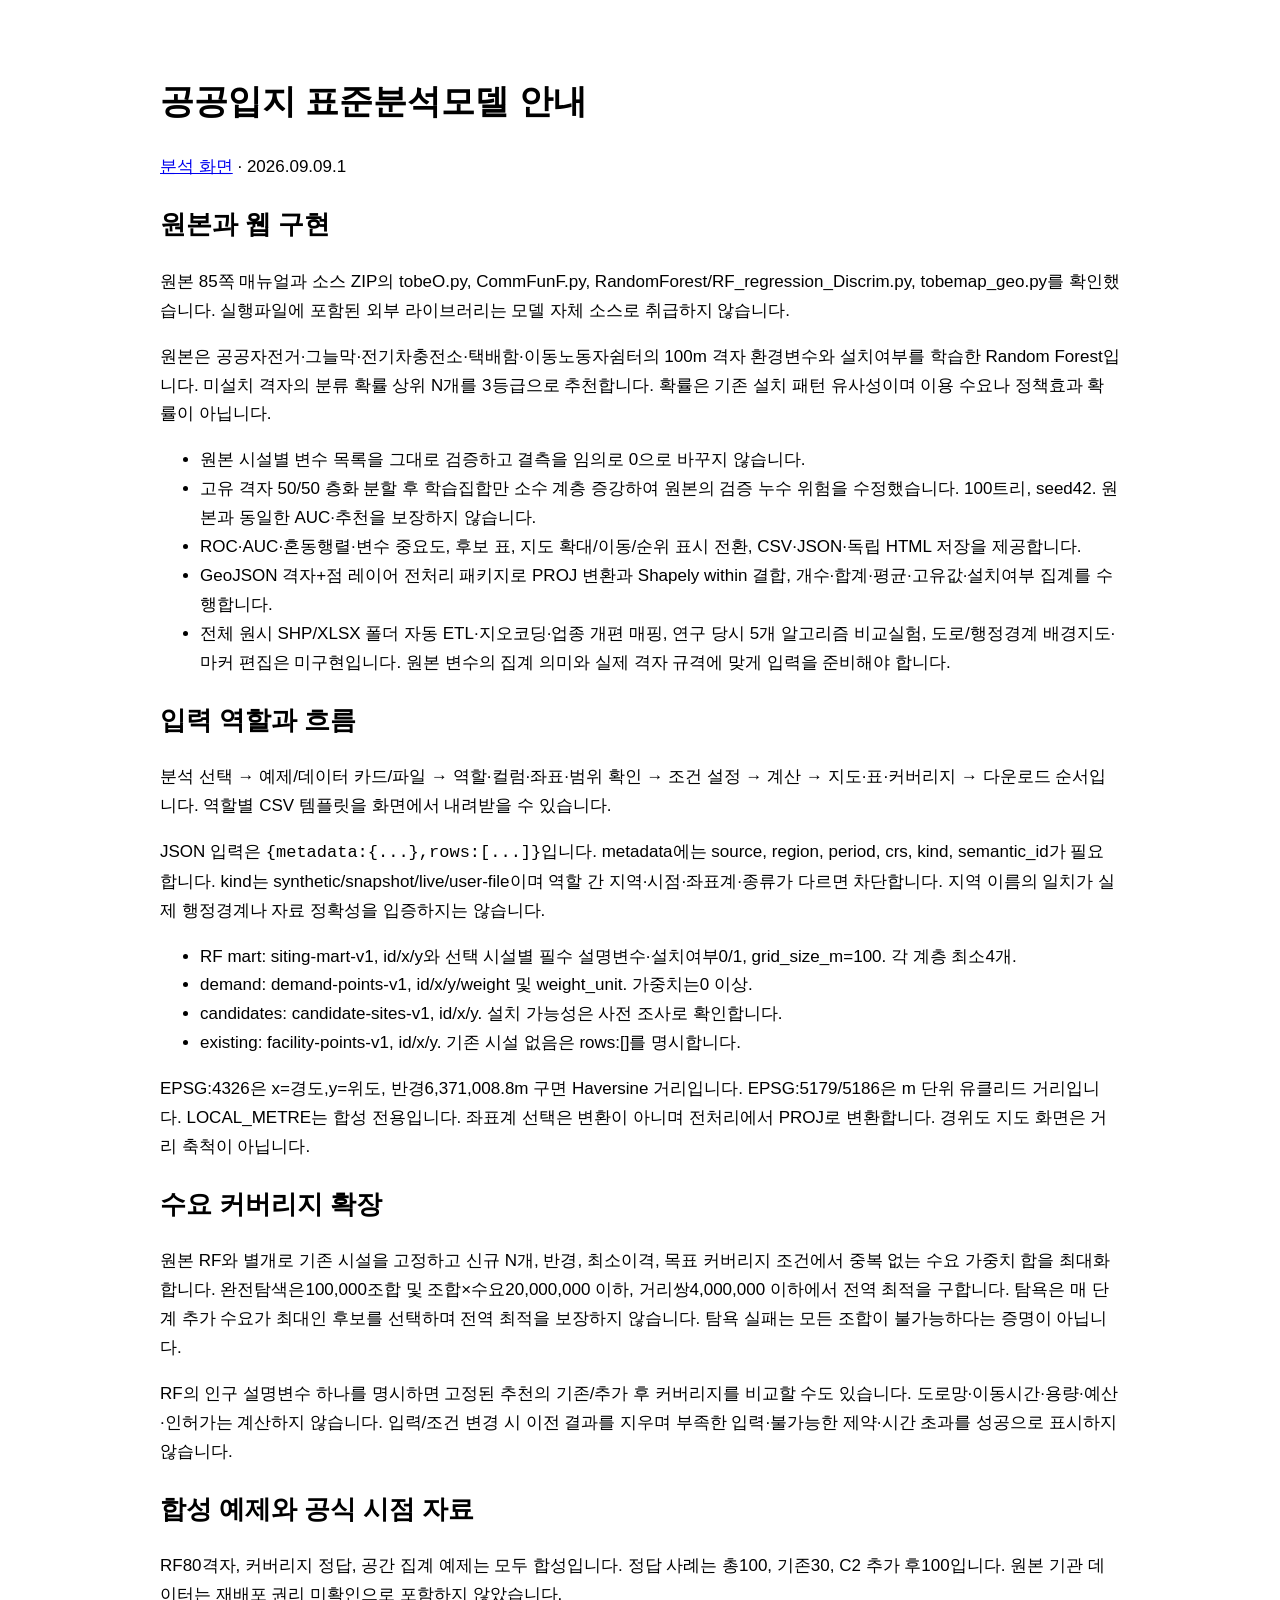
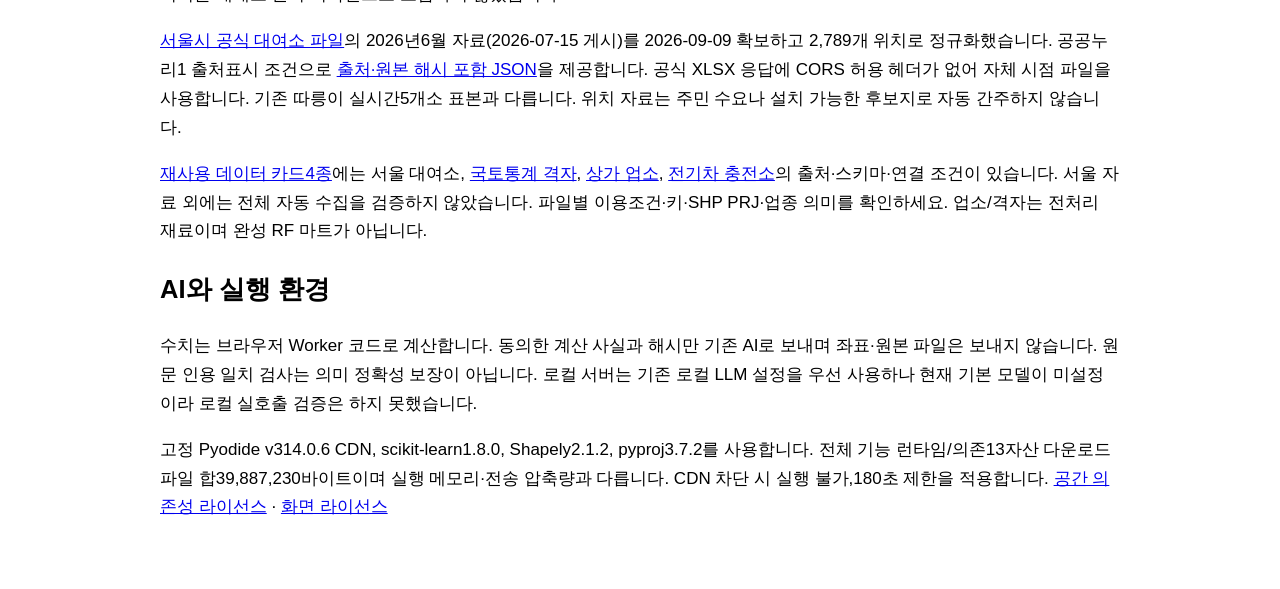
==== public-siting-guide.html @ c00ee85c "Deploy browser standard analysis model cards" ====
<!doctype html><html lang="ko"><meta charset="utf-8"><meta name="viewport" content="width=device-width,initial-scale=1"><title>공공입지 입력·구현 안내</title><style>body{font:17px/1.7 sans-serif;max-width:960px;margin:30px auto;padding:20px}code{overflow-wrap:anywhere}</style>
<h1>공공입지 표준분석모델 안내</h1><p><a href="./public-siting.html">분석 화면</a> · 2026.09.09.1</p>
<h2>원본과 웹 구현</h2><p>원본 85쪽 매뉴얼과 소스 ZIP의 tobeO.py, CommFunF.py, RandomForest/RF_regression_Discrim.py, tobemap_geo.py를 확인했습니다. 실행파일에 포함된 외부 라이브러리는 모델 자체 소스로 취급하지 않습니다.</p><p>원본은 공공자전거·그늘막·전기차충전소·택배함·이동노동자쉼터의 100m 격자 환경변수와 설치여부를 학습한 Random Forest입니다. 미설치 격자의 분류 확률 상위 N개를 3등급으로 추천합니다. 확률은 기존 설치 패턴 유사성이며 이용 수요나 정책효과 확률이 아닙니다.</p><ul><li>원본 시설별 변수 목록을 그대로 검증하고 결측을 임의로 0으로 바꾸지 않습니다.</li><li>고유 격자 50/50 층화 분할 후 학습집합만 소수 계층 증강하여 원본의 검증 누수 위험을 수정했습니다. 100트리, seed42. 원본과 동일한 AUC·추천을 보장하지 않습니다.</li><li>ROC·AUC·혼동행렬·변수 중요도, 후보 표, 지도 확대/이동/순위 표시 전환, CSV·JSON·독립 HTML 저장을 제공합니다.</li><li>GeoJSON 격자+점 레이어 전처리 패키지로 PROJ 변환과 Shapely within 결합, 개수·합계·평균·고유값·설치여부 집계를 수행합니다.</li><li>전체 원시 SHP/XLSX 폴더 자동 ETL·지오코딩·업종 개편 매핑, 연구 당시 5개 알고리즘 비교실험, 도로/행정경계 배경지도·마커 편집은 미구현입니다. 원본 변수의 집계 의미와 실제 격자 규격에 맞게 입력을 준비해야 합니다.</li></ul>
<h2>입력 역할과 흐름</h2><p>분석 선택 → 예제/데이터 카드/파일 → 역할·컬럼·좌표·범위 확인 → 조건 설정 → 계산 → 지도·표·커버리지 → 다운로드 순서입니다. 역할별 CSV 템플릿을 화면에서 내려받을 수 있습니다.</p><p>JSON 입력은 <code>{metadata:{...},rows:[...]}</code>입니다. metadata에는 source, region, period, crs, kind, semantic_id가 필요합니다. kind는 synthetic/snapshot/live/user-file이며 역할 간 지역·시점·좌표계·종류가 다르면 차단합니다. 지역 이름의 일치가 실제 행정경계나 자료 정확성을 입증하지는 않습니다.</p><ul><li>RF mart: siting-mart-v1, id/x/y와 선택 시설별 필수 설명변수·설치여부0/1, grid_size_m=100. 각 계층 최소4개.</li><li>demand: demand-points-v1, id/x/y/weight 및 weight_unit. 가중치는0 이상.</li><li>candidates: candidate-sites-v1, id/x/y. 설치 가능성은 사전 조사로 확인합니다.</li><li>existing: facility-points-v1, id/x/y. 기존 시설 없음은 rows:[]를 명시합니다.</li></ul>
<p>EPSG:4326은 x=경도,y=위도, 반경6,371,008.8m 구면 Haversine 거리입니다. EPSG:5179/5186은 m 단위 유클리드 거리입니다. LOCAL_METRE는 합성 전용입니다. 좌표계 선택은 변환이 아니며 전처리에서 PROJ로 변환합니다. 경위도 지도 화면은 거리 축척이 아닙니다.</p>
<h2>수요 커버리지 확장</h2><p>원본 RF와 별개로 기존 시설을 고정하고 신규 N개, 반경, 최소이격, 목표 커버리지 조건에서 중복 없는 수요 가중치 합을 최대화합니다. 완전탐색은100,000조합 및 조합×수요20,000,000 이하, 거리쌍4,000,000 이하에서 전역 최적을 구합니다. 탐욕은 매 단계 추가 수요가 최대인 후보를 선택하며 전역 최적을 보장하지 않습니다. 탐욕 실패는 모든 조합이 불가능하다는 증명이 아닙니다.</p><p>RF의 인구 설명변수 하나를 명시하면 고정된 추천의 기존/추가 후 커버리지를 비교할 수도 있습니다. 도로망·이동시간·용량·예산·인허가는 계산하지 않습니다. 입력/조건 변경 시 이전 결과를 지우며 부족한 입력·불가능한 제약·시간 초과를 성공으로 표시하지 않습니다.</p>
<h2>합성 예제와 공식 시점 자료</h2><p>RF80격자, 커버리지 정답, 공간 집계 예제는 모두 합성입니다. 정답 사례는 총100, 기존30, C2 추가 후100입니다. 원본 기관 데이터는 재배포 권리 미확인으로 포함하지 않았습니다.</p><p><a href="https://data.seoul.go.kr/dataList/OA-13252/F/1/datasetView.do">서울시 공식 대여소 파일</a>의 2026년6월 자료(2026-07-15 게시)를 2026-09-09 확보하고 2,789개 위치로 정규화했습니다. 공공누리1 출처표시 조건으로 <a download href="./seoul-bike-stations-202606-snapshot.json">출처·원본 해시 포함 JSON</a>을 제공합니다. 공식 XLSX 응답에 CORS 허용 헤더가 없어 자체 시점 파일을 사용합니다. 기존 따릉이 실시간5개소 표본과 다릅니다. 위치 자료는 주민 수요나 설치 가능한 후보지로 자동 간주하지 않습니다.</p><p><a href="./spatial-data-cards.json">재사용 데이터 카드4종</a>에는 서울 대여소, <a href="https://map.ngii.go.kr/ms/map/NlipMap.do">국토통계 격자</a>, <a href="https://www.data.go.kr/data/15083033/fileData.do">상가 업소</a>, <a href="https://www.data.go.kr/data/15013115/standard.do">전기차 충전소</a>의 출처·스키마·연결 조건이 있습니다. 서울 자료 외에는 전체 자동 수집을 검증하지 않았습니다. 파일별 이용조건·키·SHP PRJ·업종 의미를 확인하세요. 업소/격자는 전처리 재료이며 완성 RF 마트가 아닙니다.</p>
<h2>AI와 실행 환경</h2><p>수치는 브라우저 Worker 코드로 계산합니다. 동의한 계산 사실과 해시만 기존 AI로 보내며 좌표·원본 파일은 보내지 않습니다. 원문 인용 일치 검사는 의미 정확성 보장이 아닙니다. 로컬 서버는 기존 로컬 LLM 설정을 우선 사용하나 현재 기본 모델이 미설정이라 로컬 실호출 검증은 하지 못했습니다.</p><p>고정 Pyodide v314.0.6 CDN, scikit-learn1.8.0, Shapely2.1.2, pyproj3.7.2를 사용합니다. 전체 기능 런타임/의존13자산 다운로드 파일 합39,887,230바이트이며 실행 메모리·전송 압축량과 다릅니다. CDN 차단 시 실행 불가,180초 제한을 적용합니다. <a href="./public-siting.LICENSE.txt">공간 의존성 라이선스</a> · <a href="./standard-models.LICENSE.txt">화면 라이선스</a></p></html>
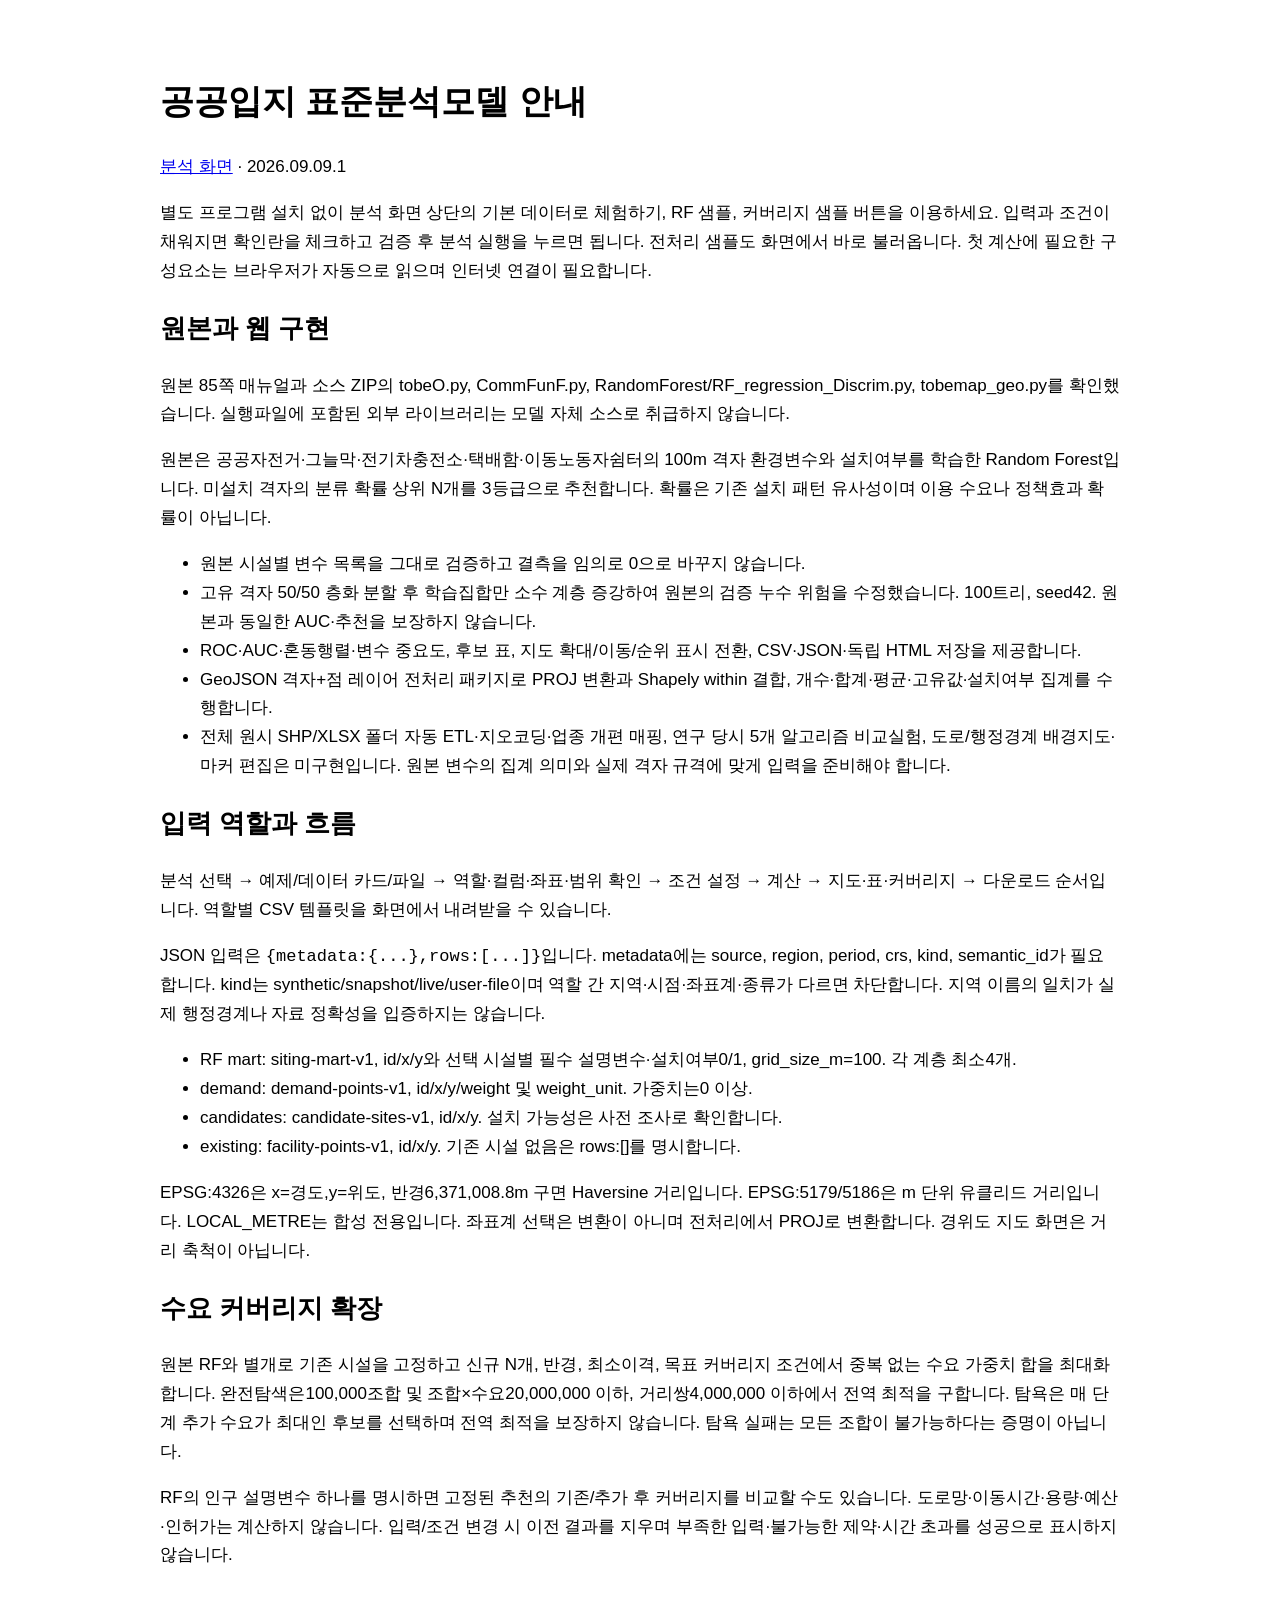
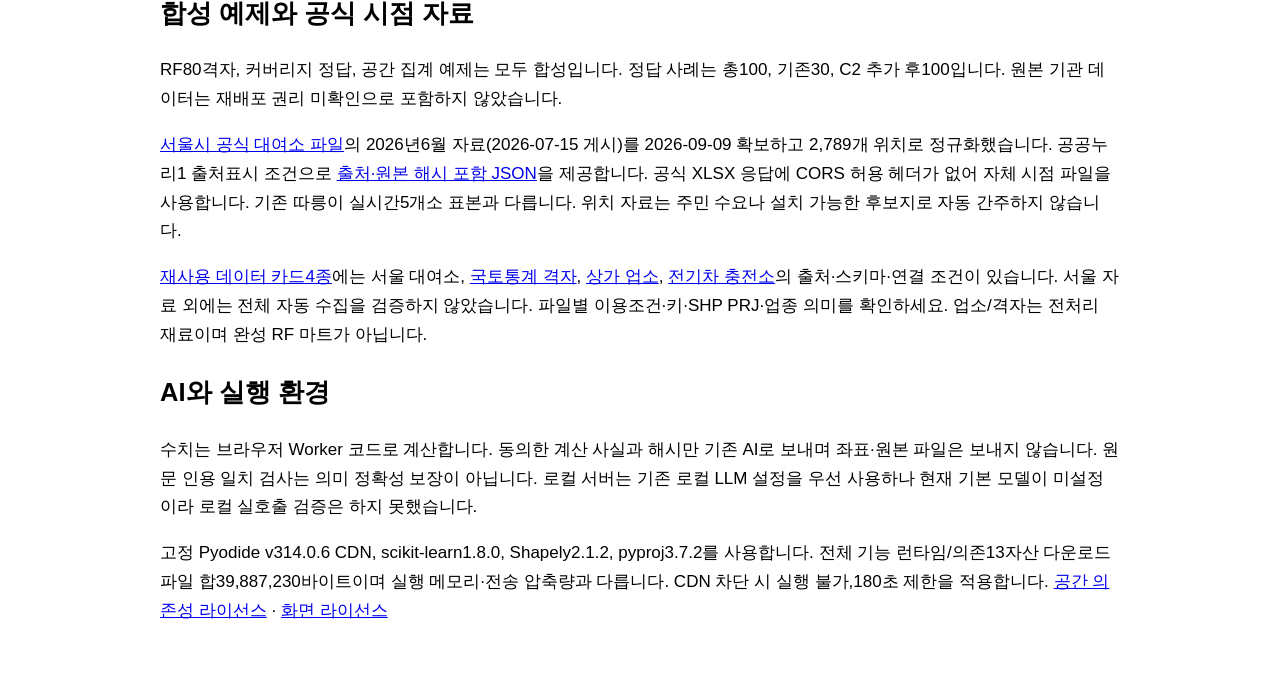
==== commit d50693ce: "Deploy browser standard analysis model cards" ====
--- a/public-siting-guide.html
+++ b/public-siting-guide.html
@@ -1,8 +1,8 @@
-<!doctype html><html lang="ko"><meta charset="utf-8"><meta name="viewport" content="width=device-width,initial-scale=1"><title>공공입지 입력·구현 안내</title><style>body{font:17px/1.7 sans-serif;max-width:960px;margin:30px auto;padding:20px}code{overflow-wrap:anywhere}</style>
-<h1>공공입지 표준분석모델 안내</h1><p><a href="./public-siting.html">분석 화면</a> · 2026.09.09.1</p>
-<h2>원본과 웹 구현</h2><p>원본 85쪽 매뉴얼과 소스 ZIP의 tobeO.py, CommFunF.py, RandomForest/RF_regression_Discrim.py, tobemap_geo.py를 확인했습니다. 실행파일에 포함된 외부 라이브러리는 모델 자체 소스로 취급하지 않습니다.</p><p>원본은 공공자전거·그늘막·전기차충전소·택배함·이동노동자쉼터의 100m 격자 환경변수와 설치여부를 학습한 Random Forest입니다. 미설치 격자의 분류 확률 상위 N개를 3등급으로 추천합니다. 확률은 기존 설치 패턴 유사성이며 이용 수요나 정책효과 확률이 아닙니다.</p><ul><li>원본 시설별 변수 목록을 그대로 검증하고 결측을 임의로 0으로 바꾸지 않습니다.</li><li>고유 격자 50/50 층화 분할 후 학습집합만 소수 계층 증강하여 원본의 검증 누수 위험을 수정했습니다. 100트리, seed42. 원본과 동일한 AUC·추천을 보장하지 않습니다.</li><li>ROC·AUC·혼동행렬·변수 중요도, 후보 표, 지도 확대/이동/순위 표시 전환, CSV·JSON·독립 HTML 저장을 제공합니다.</li><li>GeoJSON 격자+점 레이어 전처리 패키지로 PROJ 변환과 Shapely within 결합, 개수·합계·평균·고유값·설치여부 집계를 수행합니다.</li><li>전체 원시 SHP/XLSX 폴더 자동 ETL·지오코딩·업종 개편 매핑, 연구 당시 5개 알고리즘 비교실험, 도로/행정경계 배경지도·마커 편집은 미구현입니다. 원본 변수의 집계 의미와 실제 격자 규격에 맞게 입력을 준비해야 합니다.</li></ul>
-<h2>입력 역할과 흐름</h2><p>분석 선택 → 예제/데이터 카드/파일 → 역할·컬럼·좌표·범위 확인 → 조건 설정 → 계산 → 지도·표·커버리지 → 다운로드 순서입니다. 역할별 CSV 템플릿을 화면에서 내려받을 수 있습니다.</p><p>JSON 입력은 <code>{metadata:{...},rows:[...]}</code>입니다. metadata에는 source, region, period, crs, kind, semantic_id가 필요합니다. kind는 synthetic/snapshot/live/user-file이며 역할 간 지역·시점·좌표계·종류가 다르면 차단합니다. 지역 이름의 일치가 실제 행정경계나 자료 정확성을 입증하지는 않습니다.</p><ul><li>RF mart: siting-mart-v1, id/x/y와 선택 시설별 필수 설명변수·설치여부0/1, grid_size_m=100. 각 계층 최소4개.</li><li>demand: demand-points-v1, id/x/y/weight 및 weight_unit. 가중치는0 이상.</li><li>candidates: candidate-sites-v1, id/x/y. 설치 가능성은 사전 조사로 확인합니다.</li><li>existing: facility-points-v1, id/x/y. 기존 시설 없음은 rows:[]를 명시합니다.</li></ul>
-<p>EPSG:4326은 x=경도,y=위도, 반경6,371,008.8m 구면 Haversine 거리입니다. EPSG:5179/5186은 m 단위 유클리드 거리입니다. LOCAL_METRE는 합성 전용입니다. 좌표계 선택은 변환이 아니며 전처리에서 PROJ로 변환합니다. 경위도 지도 화면은 거리 축척이 아닙니다.</p>
-<h2>수요 커버리지 확장</h2><p>원본 RF와 별개로 기존 시설을 고정하고 신규 N개, 반경, 최소이격, 목표 커버리지 조건에서 중복 없는 수요 가중치 합을 최대화합니다. 완전탐색은100,000조합 및 조합×수요20,000,000 이하, 거리쌍4,000,000 이하에서 전역 최적을 구합니다. 탐욕은 매 단계 추가 수요가 최대인 후보를 선택하며 전역 최적을 보장하지 않습니다. 탐욕 실패는 모든 조합이 불가능하다는 증명이 아닙니다.</p><p>RF의 인구 설명변수 하나를 명시하면 고정된 추천의 기존/추가 후 커버리지를 비교할 수도 있습니다. 도로망·이동시간·용량·예산·인허가는 계산하지 않습니다. 입력/조건 변경 시 이전 결과를 지우며 부족한 입력·불가능한 제약·시간 초과를 성공으로 표시하지 않습니다.</p>
-<h2>합성 예제와 공식 시점 자료</h2><p>RF80격자, 커버리지 정답, 공간 집계 예제는 모두 합성입니다. 정답 사례는 총100, 기존30, C2 추가 후100입니다. 원본 기관 데이터는 재배포 권리 미확인으로 포함하지 않았습니다.</p><p><a href="https://data.seoul.go.kr/dataList/OA-13252/F/1/datasetView.do">서울시 공식 대여소 파일</a>의 2026년6월 자료(2026-07-15 게시)를 2026-09-09 확보하고 2,789개 위치로 정규화했습니다. 공공누리1 출처표시 조건으로 <a download href="./seoul-bike-stations-202606-snapshot.json">출처·원본 해시 포함 JSON</a>을 제공합니다. 공식 XLSX 응답에 CORS 허용 헤더가 없어 자체 시점 파일을 사용합니다. 기존 따릉이 실시간5개소 표본과 다릅니다. 위치 자료는 주민 수요나 설치 가능한 후보지로 자동 간주하지 않습니다.</p><p><a href="./spatial-data-cards.json">재사용 데이터 카드4종</a>에는 서울 대여소, <a href="https://map.ngii.go.kr/ms/map/NlipMap.do">국토통계 격자</a>, <a href="https://www.data.go.kr/data/15083033/fileData.do">상가 업소</a>, <a href="https://www.data.go.kr/data/15013115/standard.do">전기차 충전소</a>의 출처·스키마·연결 조건이 있습니다. 서울 자료 외에는 전체 자동 수집을 검증하지 않았습니다. 파일별 이용조건·키·SHP PRJ·업종 의미를 확인하세요. 업소/격자는 전처리 재료이며 완성 RF 마트가 아닙니다.</p>
-<h2>AI와 실행 환경</h2><p>수치는 브라우저 Worker 코드로 계산합니다. 동의한 계산 사실과 해시만 기존 AI로 보내며 좌표·원본 파일은 보내지 않습니다. 원문 인용 일치 검사는 의미 정확성 보장이 아닙니다. 로컬 서버는 기존 로컬 LLM 설정을 우선 사용하나 현재 기본 모델이 미설정이라 로컬 실호출 검증은 하지 못했습니다.</p><p>고정 Pyodide v314.0.6 CDN, scikit-learn1.8.0, Shapely2.1.2, pyproj3.7.2를 사용합니다. 전체 기능 런타임/의존13자산 다운로드 파일 합39,887,230바이트이며 실행 메모리·전송 압축량과 다릅니다. CDN 차단 시 실행 불가,180초 제한을 적용합니다. <a href="./public-siting.LICENSE.txt">공간 의존성 라이선스</a> · <a href="./standard-models.LICENSE.txt">화면 라이선스</a></p></html>
+<!doctype html><html lang="ko"><meta charset="utf-8"><meta name="viewport" content="width=device-width,initial-scale=1"><title>공공입지 입력·구현 안내</title><style>body{font:17px/1.7 sans-serif;max-width:960px;margin:30px auto;padding:20px}code{overflow-wrap:anywhere}</style>
+<h1>공공입지 표준분석모델 안내</h1><p><a href="./public-siting.html">분석 화면</a> · 2026.09.09.1</p>
+<p>별도 프로그램 설치 없이 분석 화면 상단의 기본 데이터로 체험하기, RF 샘플, 커버리지 샘플 버튼을 이용하세요. 입력과 조건이 채워지면 확인란을 체크하고 검증 후 분석 실행을 누르면 됩니다. 전처리 샘플도 화면에서 바로 불러옵니다. 첫 계산에 필요한 구성요소는 브라우저가 자동으로 읽으며 인터넷 연결이 필요합니다.</p><h2>원본과 웹 구현</h2><p>원본 85쪽 매뉴얼과 소스 ZIP의 tobeO.py, CommFunF.py, RandomForest/RF_regression_Discrim.py, tobemap_geo.py를 확인했습니다. 실행파일에 포함된 외부 라이브러리는 모델 자체 소스로 취급하지 않습니다.</p><p>원본은 공공자전거·그늘막·전기차충전소·택배함·이동노동자쉼터의 100m 격자 환경변수와 설치여부를 학습한 Random Forest입니다. 미설치 격자의 분류 확률 상위 N개를 3등급으로 추천합니다. 확률은 기존 설치 패턴 유사성이며 이용 수요나 정책효과 확률이 아닙니다.</p><ul><li>원본 시설별 변수 목록을 그대로 검증하고 결측을 임의로 0으로 바꾸지 않습니다.</li><li>고유 격자 50/50 층화 분할 후 학습집합만 소수 계층 증강하여 원본의 검증 누수 위험을 수정했습니다. 100트리, seed42. 원본과 동일한 AUC·추천을 보장하지 않습니다.</li><li>ROC·AUC·혼동행렬·변수 중요도, 후보 표, 지도 확대/이동/순위 표시 전환, CSV·JSON·독립 HTML 저장을 제공합니다.</li><li>GeoJSON 격자+점 레이어 전처리 패키지로 PROJ 변환과 Shapely within 결합, 개수·합계·평균·고유값·설치여부 집계를 수행합니다.</li><li>전체 원시 SHP/XLSX 폴더 자동 ETL·지오코딩·업종 개편 매핑, 연구 당시 5개 알고리즘 비교실험, 도로/행정경계 배경지도·마커 편집은 미구현입니다. 원본 변수의 집계 의미와 실제 격자 규격에 맞게 입력을 준비해야 합니다.</li></ul>
+<h2>입력 역할과 흐름</h2><p>분석 선택 → 예제/데이터 카드/파일 → 역할·컬럼·좌표·범위 확인 → 조건 설정 → 계산 → 지도·표·커버리지 → 다운로드 순서입니다. 역할별 CSV 템플릿을 화면에서 내려받을 수 있습니다.</p><p>JSON 입력은 <code>{metadata:{...},rows:[...]}</code>입니다. metadata에는 source, region, period, crs, kind, semantic_id가 필요합니다. kind는 synthetic/snapshot/live/user-file이며 역할 간 지역·시점·좌표계·종류가 다르면 차단합니다. 지역 이름의 일치가 실제 행정경계나 자료 정확성을 입증하지는 않습니다.</p><ul><li>RF mart: siting-mart-v1, id/x/y와 선택 시설별 필수 설명변수·설치여부0/1, grid_size_m=100. 각 계층 최소4개.</li><li>demand: demand-points-v1, id/x/y/weight 및 weight_unit. 가중치는0 이상.</li><li>candidates: candidate-sites-v1, id/x/y. 설치 가능성은 사전 조사로 확인합니다.</li><li>existing: facility-points-v1, id/x/y. 기존 시설 없음은 rows:[]를 명시합니다.</li></ul>
+<p>EPSG:4326은 x=경도,y=위도, 반경6,371,008.8m 구면 Haversine 거리입니다. EPSG:5179/5186은 m 단위 유클리드 거리입니다. LOCAL_METRE는 합성 전용입니다. 좌표계 선택은 변환이 아니며 전처리에서 PROJ로 변환합니다. 경위도 지도 화면은 거리 축척이 아닙니다.</p>
+<h2>수요 커버리지 확장</h2><p>원본 RF와 별개로 기존 시설을 고정하고 신규 N개, 반경, 최소이격, 목표 커버리지 조건에서 중복 없는 수요 가중치 합을 최대화합니다. 완전탐색은100,000조합 및 조합×수요20,000,000 이하, 거리쌍4,000,000 이하에서 전역 최적을 구합니다. 탐욕은 매 단계 추가 수요가 최대인 후보를 선택하며 전역 최적을 보장하지 않습니다. 탐욕 실패는 모든 조합이 불가능하다는 증명이 아닙니다.</p><p>RF의 인구 설명변수 하나를 명시하면 고정된 추천의 기존/추가 후 커버리지를 비교할 수도 있습니다. 도로망·이동시간·용량·예산·인허가는 계산하지 않습니다. 입력/조건 변경 시 이전 결과를 지우며 부족한 입력·불가능한 제약·시간 초과를 성공으로 표시하지 않습니다.</p>
+<h2>합성 예제와 공식 시점 자료</h2><p>RF80격자, 커버리지 정답, 공간 집계 예제는 모두 합성입니다. 정답 사례는 총100, 기존30, C2 추가 후100입니다. 원본 기관 데이터는 재배포 권리 미확인으로 포함하지 않았습니다.</p><p><a href="https://data.seoul.go.kr/dataList/OA-13252/F/1/datasetView.do">서울시 공식 대여소 파일</a>의 2026년6월 자료(2026-07-15 게시)를 2026-09-09 확보하고 2,789개 위치로 정규화했습니다. 공공누리1 출처표시 조건으로 <a download href="./seoul-bike-stations-202606-snapshot.json">출처·원본 해시 포함 JSON</a>을 제공합니다. 공식 XLSX 응답에 CORS 허용 헤더가 없어 자체 시점 파일을 사용합니다. 기존 따릉이 실시간5개소 표본과 다릅니다. 위치 자료는 주민 수요나 설치 가능한 후보지로 자동 간주하지 않습니다.</p><p><a href="./spatial-data-cards.json">재사용 데이터 카드4종</a>에는 서울 대여소, <a href="https://map.ngii.go.kr/ms/map/NlipMap.do">국토통계 격자</a>, <a href="https://www.data.go.kr/data/15083033/fileData.do">상가 업소</a>, <a href="https://www.data.go.kr/data/15013115/standard.do">전기차 충전소</a>의 출처·스키마·연결 조건이 있습니다. 서울 자료 외에는 전체 자동 수집을 검증하지 않았습니다. 파일별 이용조건·키·SHP PRJ·업종 의미를 확인하세요. 업소/격자는 전처리 재료이며 완성 RF 마트가 아닙니다.</p>
+<h2>AI와 실행 환경</h2><p>수치는 브라우저 Worker 코드로 계산합니다. 동의한 계산 사실과 해시만 기존 AI로 보내며 좌표·원본 파일은 보내지 않습니다. 원문 인용 일치 검사는 의미 정확성 보장이 아닙니다. 로컬 서버는 기존 로컬 LLM 설정을 우선 사용하나 현재 기본 모델이 미설정이라 로컬 실호출 검증은 하지 못했습니다.</p><p>고정 Pyodide v314.0.6 CDN, scikit-learn1.8.0, Shapely2.1.2, pyproj3.7.2를 사용합니다. 전체 기능 런타임/의존13자산 다운로드 파일 합39,887,230바이트이며 실행 메모리·전송 압축량과 다릅니다. CDN 차단 시 실행 불가,180초 제한을 적용합니다. <a href="./public-siting.LICENSE.txt">공간 의존성 라이선스</a> · <a href="./standard-models.LICENSE.txt">화면 라이선스</a></p></html>
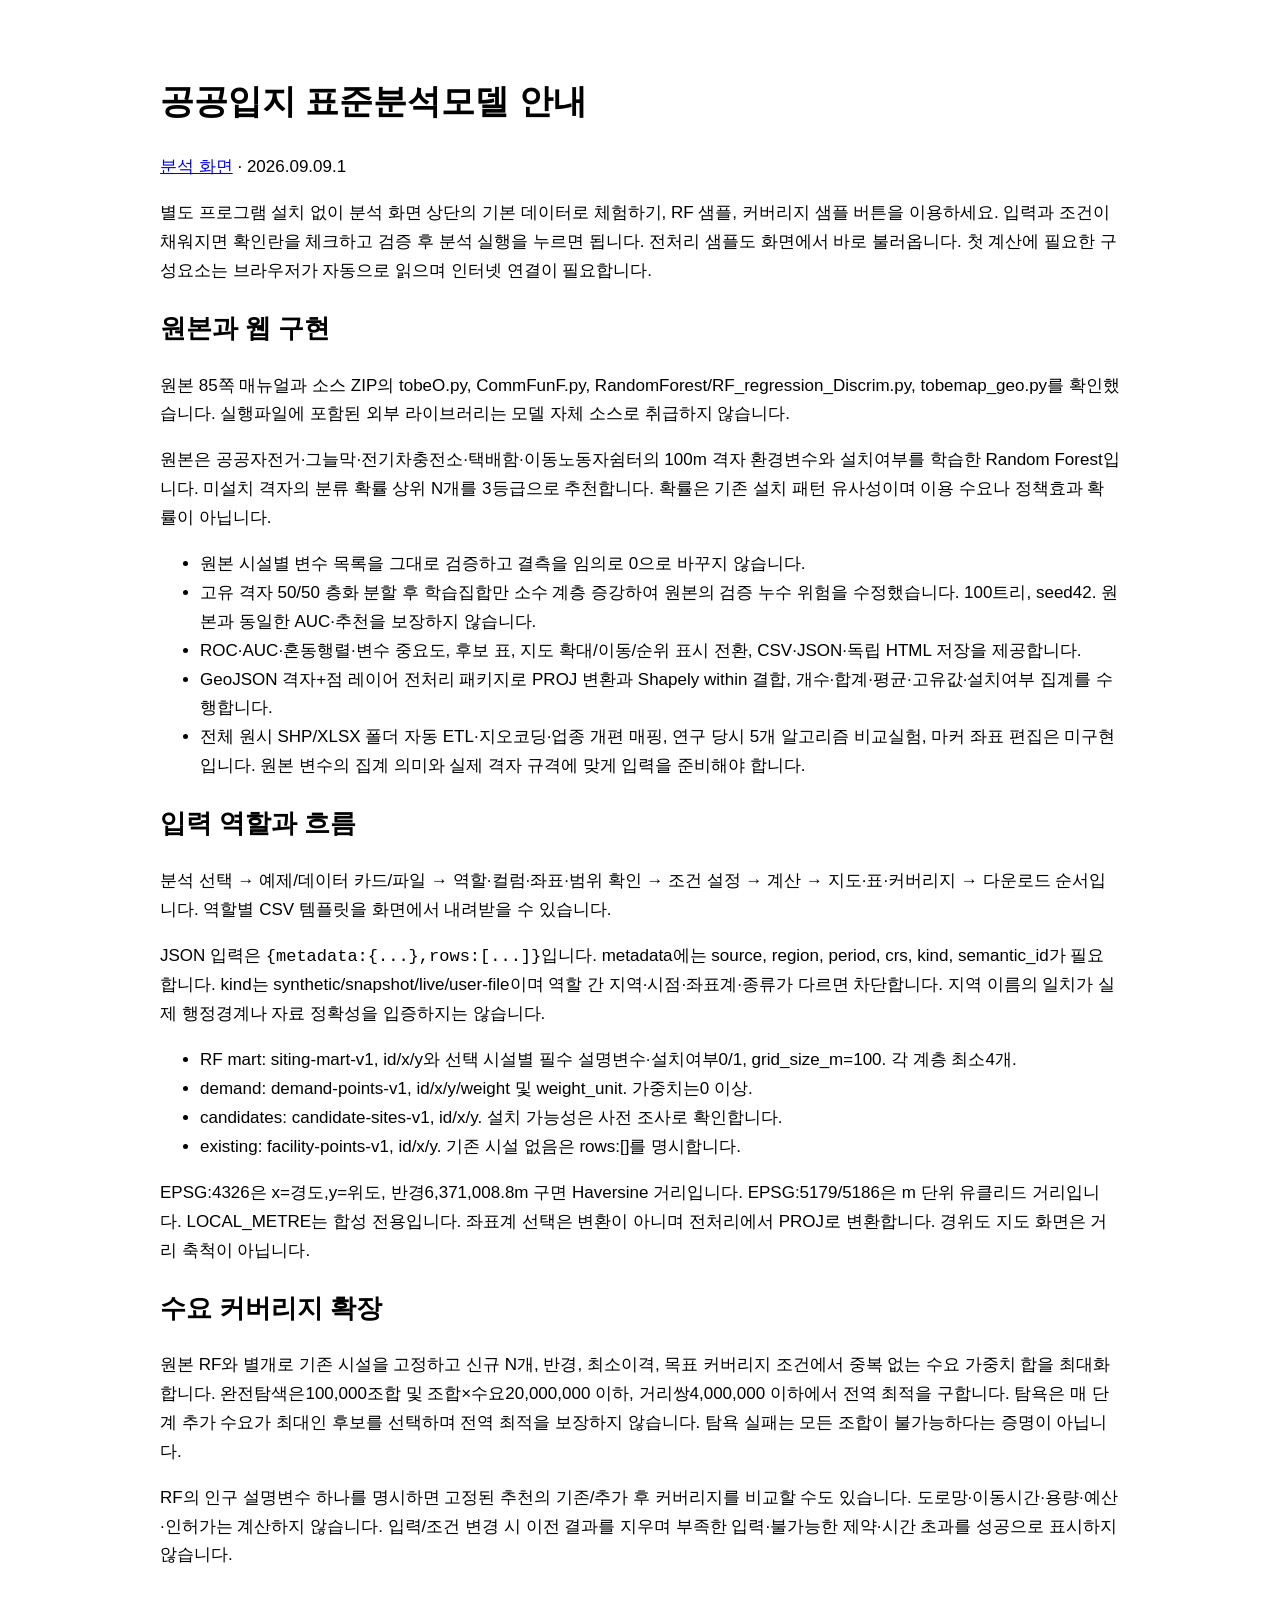
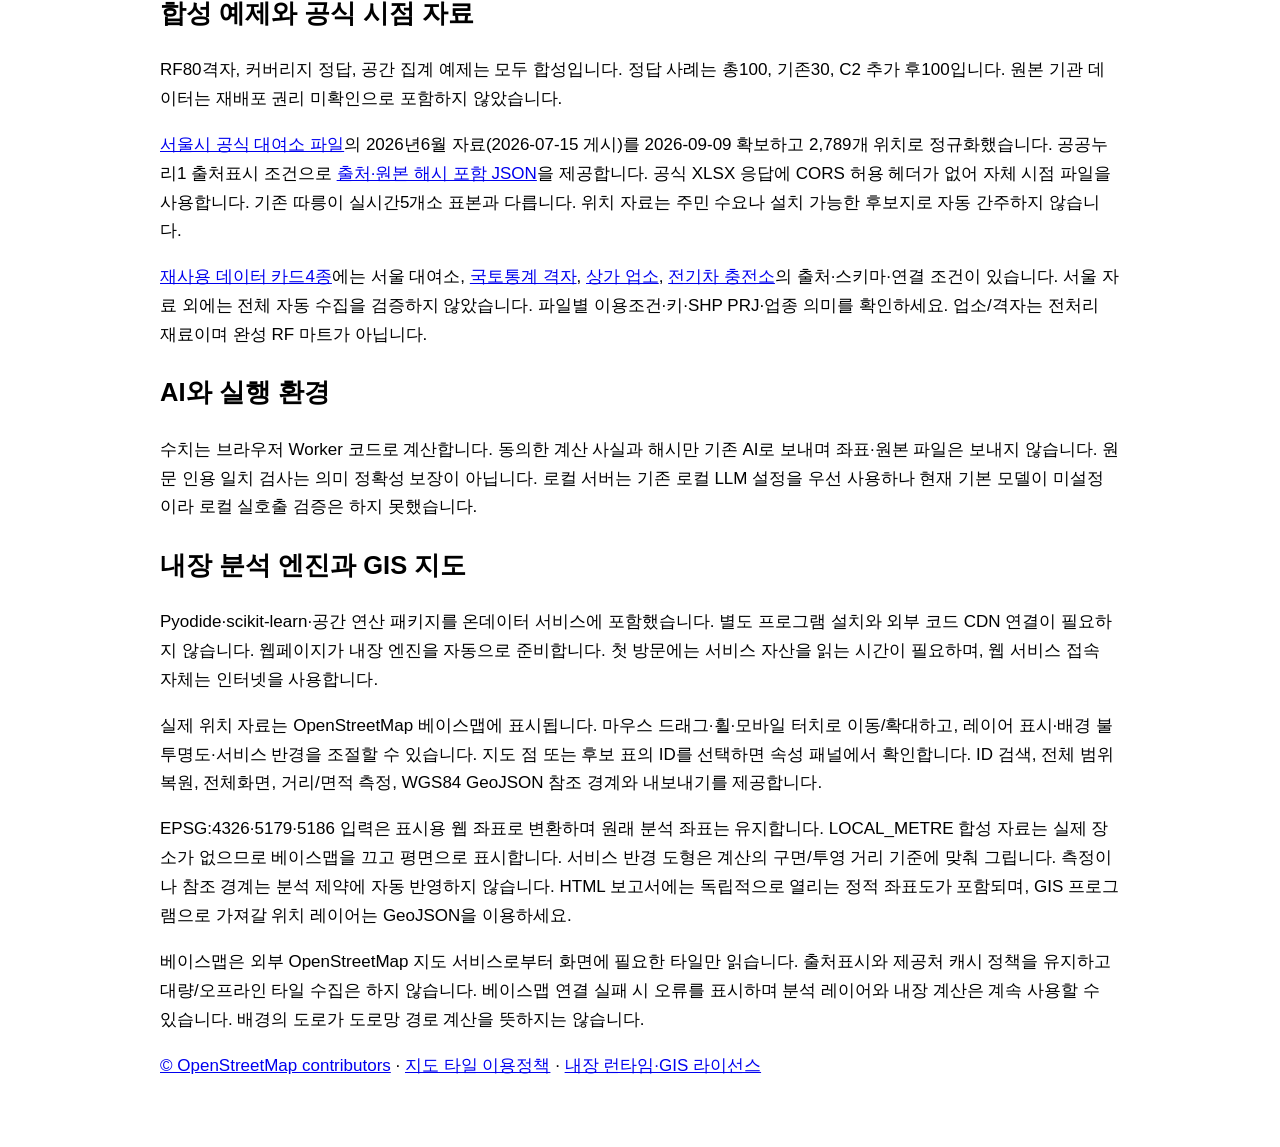
==== commit b32d89de: "Deploy browser standard analysis model cards" ====
--- a/public-siting-guide.html
+++ b/public-siting-guide.html
@@ -1,8 +1,14 @@
 <!doctype html><html lang="ko"><meta charset="utf-8"><meta name="viewport" content="width=device-width,initial-scale=1"><title>공공입지 입력·구현 안내</title><style>body{font:17px/1.7 sans-serif;max-width:960px;margin:30px auto;padding:20px}code{overflow-wrap:anywhere}</style>
 <h1>공공입지 표준분석모델 안내</h1><p><a href="./public-siting.html">분석 화면</a> · 2026.09.09.1</p>
-<p>별도 프로그램 설치 없이 분석 화면 상단의 기본 데이터로 체험하기, RF 샘플, 커버리지 샘플 버튼을 이용하세요. 입력과 조건이 채워지면 확인란을 체크하고 검증 후 분석 실행을 누르면 됩니다. 전처리 샘플도 화면에서 바로 불러옵니다. 첫 계산에 필요한 구성요소는 브라우저가 자동으로 읽으며 인터넷 연결이 필요합니다.</p><h2>원본과 웹 구현</h2><p>원본 85쪽 매뉴얼과 소스 ZIP의 tobeO.py, CommFunF.py, RandomForest/RF_regression_Discrim.py, tobemap_geo.py를 확인했습니다. 실행파일에 포함된 외부 라이브러리는 모델 자체 소스로 취급하지 않습니다.</p><p>원본은 공공자전거·그늘막·전기차충전소·택배함·이동노동자쉼터의 100m 격자 환경변수와 설치여부를 학습한 Random Forest입니다. 미설치 격자의 분류 확률 상위 N개를 3등급으로 추천합니다. 확률은 기존 설치 패턴 유사성이며 이용 수요나 정책효과 확률이 아닙니다.</p><ul><li>원본 시설별 변수 목록을 그대로 검증하고 결측을 임의로 0으로 바꾸지 않습니다.</li><li>고유 격자 50/50 층화 분할 후 학습집합만 소수 계층 증강하여 원본의 검증 누수 위험을 수정했습니다. 100트리, seed42. 원본과 동일한 AUC·추천을 보장하지 않습니다.</li><li>ROC·AUC·혼동행렬·변수 중요도, 후보 표, 지도 확대/이동/순위 표시 전환, CSV·JSON·독립 HTML 저장을 제공합니다.</li><li>GeoJSON 격자+점 레이어 전처리 패키지로 PROJ 변환과 Shapely within 결합, 개수·합계·평균·고유값·설치여부 집계를 수행합니다.</li><li>전체 원시 SHP/XLSX 폴더 자동 ETL·지오코딩·업종 개편 매핑, 연구 당시 5개 알고리즘 비교실험, 도로/행정경계 배경지도·마커 편집은 미구현입니다. 원본 변수의 집계 의미와 실제 격자 규격에 맞게 입력을 준비해야 합니다.</li></ul>
+<p>별도 프로그램 설치 없이 분석 화면 상단의 기본 데이터로 체험하기, RF 샘플, 커버리지 샘플 버튼을 이용하세요. 입력과 조건이 채워지면 확인란을 체크하고 검증 후 분석 실행을 누르면 됩니다. 전처리 샘플도 화면에서 바로 불러옵니다. 첫 계산에 필요한 구성요소는 브라우저가 자동으로 읽으며 인터넷 연결이 필요합니다.</p><h2>원본과 웹 구현</h2><p>원본 85쪽 매뉴얼과 소스 ZIP의 tobeO.py, CommFunF.py, RandomForest/RF_regression_Discrim.py, tobemap_geo.py를 확인했습니다. 실행파일에 포함된 외부 라이브러리는 모델 자체 소스로 취급하지 않습니다.</p><p>원본은 공공자전거·그늘막·전기차충전소·택배함·이동노동자쉼터의 100m 격자 환경변수와 설치여부를 학습한 Random Forest입니다. 미설치 격자의 분류 확률 상위 N개를 3등급으로 추천합니다. 확률은 기존 설치 패턴 유사성이며 이용 수요나 정책효과 확률이 아닙니다.</p><ul><li>원본 시설별 변수 목록을 그대로 검증하고 결측을 임의로 0으로 바꾸지 않습니다.</li><li>고유 격자 50/50 층화 분할 후 학습집합만 소수 계층 증강하여 원본의 검증 누수 위험을 수정했습니다. 100트리, seed42. 원본과 동일한 AUC·추천을 보장하지 않습니다.</li><li>ROC·AUC·혼동행렬·변수 중요도, 후보 표, 지도 확대/이동/순위 표시 전환, CSV·JSON·독립 HTML 저장을 제공합니다.</li><li>GeoJSON 격자+점 레이어 전처리 패키지로 PROJ 변환과 Shapely within 결합, 개수·합계·평균·고유값·설치여부 집계를 수행합니다.</li><li>전체 원시 SHP/XLSX 폴더 자동 ETL·지오코딩·업종 개편 매핑, 연구 당시 5개 알고리즘 비교실험, 마커 좌표 편집은 미구현입니다. 원본 변수의 집계 의미와 실제 격자 규격에 맞게 입력을 준비해야 합니다.</li></ul>
 <h2>입력 역할과 흐름</h2><p>분석 선택 → 예제/데이터 카드/파일 → 역할·컬럼·좌표·범위 확인 → 조건 설정 → 계산 → 지도·표·커버리지 → 다운로드 순서입니다. 역할별 CSV 템플릿을 화면에서 내려받을 수 있습니다.</p><p>JSON 입력은 <code>{metadata:{...},rows:[...]}</code>입니다. metadata에는 source, region, period, crs, kind, semantic_id가 필요합니다. kind는 synthetic/snapshot/live/user-file이며 역할 간 지역·시점·좌표계·종류가 다르면 차단합니다. 지역 이름의 일치가 실제 행정경계나 자료 정확성을 입증하지는 않습니다.</p><ul><li>RF mart: siting-mart-v1, id/x/y와 선택 시설별 필수 설명변수·설치여부0/1, grid_size_m=100. 각 계층 최소4개.</li><li>demand: demand-points-v1, id/x/y/weight 및 weight_unit. 가중치는0 이상.</li><li>candidates: candidate-sites-v1, id/x/y. 설치 가능성은 사전 조사로 확인합니다.</li><li>existing: facility-points-v1, id/x/y. 기존 시설 없음은 rows:[]를 명시합니다.</li></ul>
 <p>EPSG:4326은 x=경도,y=위도, 반경6,371,008.8m 구면 Haversine 거리입니다. EPSG:5179/5186은 m 단위 유클리드 거리입니다. LOCAL_METRE는 합성 전용입니다. 좌표계 선택은 변환이 아니며 전처리에서 PROJ로 변환합니다. 경위도 지도 화면은 거리 축척이 아닙니다.</p>
 <h2>수요 커버리지 확장</h2><p>원본 RF와 별개로 기존 시설을 고정하고 신규 N개, 반경, 최소이격, 목표 커버리지 조건에서 중복 없는 수요 가중치 합을 최대화합니다. 완전탐색은100,000조합 및 조합×수요20,000,000 이하, 거리쌍4,000,000 이하에서 전역 최적을 구합니다. 탐욕은 매 단계 추가 수요가 최대인 후보를 선택하며 전역 최적을 보장하지 않습니다. 탐욕 실패는 모든 조합이 불가능하다는 증명이 아닙니다.</p><p>RF의 인구 설명변수 하나를 명시하면 고정된 추천의 기존/추가 후 커버리지를 비교할 수도 있습니다. 도로망·이동시간·용량·예산·인허가는 계산하지 않습니다. 입력/조건 변경 시 이전 결과를 지우며 부족한 입력·불가능한 제약·시간 초과를 성공으로 표시하지 않습니다.</p>
 <h2>합성 예제와 공식 시점 자료</h2><p>RF80격자, 커버리지 정답, 공간 집계 예제는 모두 합성입니다. 정답 사례는 총100, 기존30, C2 추가 후100입니다. 원본 기관 데이터는 재배포 권리 미확인으로 포함하지 않았습니다.</p><p><a href="https://data.seoul.go.kr/dataList/OA-13252/F/1/datasetView.do">서울시 공식 대여소 파일</a>의 2026년6월 자료(2026-07-15 게시)를 2026-09-09 확보하고 2,789개 위치로 정규화했습니다. 공공누리1 출처표시 조건으로 <a download href="./seoul-bike-stations-202606-snapshot.json">출처·원본 해시 포함 JSON</a>을 제공합니다. 공식 XLSX 응답에 CORS 허용 헤더가 없어 자체 시점 파일을 사용합니다. 기존 따릉이 실시간5개소 표본과 다릅니다. 위치 자료는 주민 수요나 설치 가능한 후보지로 자동 간주하지 않습니다.</p><p><a href="./spatial-data-cards.json">재사용 데이터 카드4종</a>에는 서울 대여소, <a href="https://map.ngii.go.kr/ms/map/NlipMap.do">국토통계 격자</a>, <a href="https://www.data.go.kr/data/15083033/fileData.do">상가 업소</a>, <a href="https://www.data.go.kr/data/15013115/standard.do">전기차 충전소</a>의 출처·스키마·연결 조건이 있습니다. 서울 자료 외에는 전체 자동 수집을 검증하지 않았습니다. 파일별 이용조건·키·SHP PRJ·업종 의미를 확인하세요. 업소/격자는 전처리 재료이며 완성 RF 마트가 아닙니다.</p>
-<h2>AI와 실행 환경</h2><p>수치는 브라우저 Worker 코드로 계산합니다. 동의한 계산 사실과 해시만 기존 AI로 보내며 좌표·원본 파일은 보내지 않습니다. 원문 인용 일치 검사는 의미 정확성 보장이 아닙니다. 로컬 서버는 기존 로컬 LLM 설정을 우선 사용하나 현재 기본 모델이 미설정이라 로컬 실호출 검증은 하지 못했습니다.</p><p>고정 Pyodide v314.0.6 CDN, scikit-learn1.8.0, Shapely2.1.2, pyproj3.7.2를 사용합니다. 전체 기능 런타임/의존13자산 다운로드 파일 합39,887,230바이트이며 실행 메모리·전송 압축량과 다릅니다. CDN 차단 시 실행 불가,180초 제한을 적용합니다. <a href="./public-siting.LICENSE.txt">공간 의존성 라이선스</a> · <a href="./standard-models.LICENSE.txt">화면 라이선스</a></p></html>
+<h2>AI와 실행 환경</h2><p>수치는 브라우저 Worker 코드로 계산합니다. 동의한 계산 사실과 해시만 기존 AI로 보내며 좌표·원본 파일은 보내지 않습니다. 원문 인용 일치 검사는 의미 정확성 보장이 아닙니다. 로컬 서버는 기존 로컬 LLM 설정을 우선 사용하나 현재 기본 모델이 미설정이라 로컬 실호출 검증은 하지 못했습니다.</p><h2>내장 분석 엔진과 GIS 지도</h2>
+<p>Pyodide·scikit-learn·공간 연산 패키지를 온데이터 서비스에 포함했습니다. 별도 프로그램 설치와 외부 코드 CDN 연결이 필요하지 않습니다. 웹페이지가 내장 엔진을 자동으로 준비합니다. 첫 방문에는 서비스 자산을 읽는 시간이 필요하며, 웹 서비스 접속 자체는 인터넷을 사용합니다.</p>
+<p>실제 위치 자료는 OpenStreetMap 베이스맵에 표시됩니다. 마우스 드래그·휠·모바일 터치로 이동/확대하고, 레이어 표시·배경 불투명도·서비스 반경을 조절할 수 있습니다. 지도 점 또는 후보 표의 ID를 선택하면 속성 패널에서 확인합니다. ID 검색, 전체 범위 복원, 전체화면, 거리/면적 측정, WGS84 GeoJSON 참조 경계와 내보내기를 제공합니다.</p>
+<p>EPSG:4326·5179·5186 입력은 표시용 웹 좌표로 변환하며 원래 분석 좌표는 유지합니다. LOCAL_METRE 합성 자료는 실제 장소가 없으므로 베이스맵을 끄고 평면으로 표시합니다. 서비스 반경 도형은 계산의 구면/투영 거리 기준에 맞춰 그립니다. 측정이나 참조 경계는 분석 제약에 자동 반영하지 않습니다. HTML 보고서에는 독립적으로 열리는 정적 좌표도가 포함되며, GIS 프로그램으로 가져갈 위치 레이어는 GeoJSON을 이용하세요.</p>
+<p>베이스맵은 외부 OpenStreetMap 지도 서비스로부터 화면에 필요한 타일만 읽습니다. 출처표시와 제공처 캐시 정책을 유지하고 대량/오프라인 타일 수집은 하지 않습니다. 베이스맵 연결 실패 시 오류를 표시하며 분석 레이어와 내장 계산은 계속 사용할 수 있습니다. 배경의 도로가 도로망 경로 계산을 뜻하지는 않습니다.</p>
+<p><a href="https://www.openstreetmap.org/copyright">© OpenStreetMap contributors</a> · <a href="https://operations.osmfoundation.org/policies/tiles/">지도 타일 이용정책</a> · <a href="./public-siting.LICENSE.txt">내장 런타임·GIS 라이선스</a></p>
+</html>
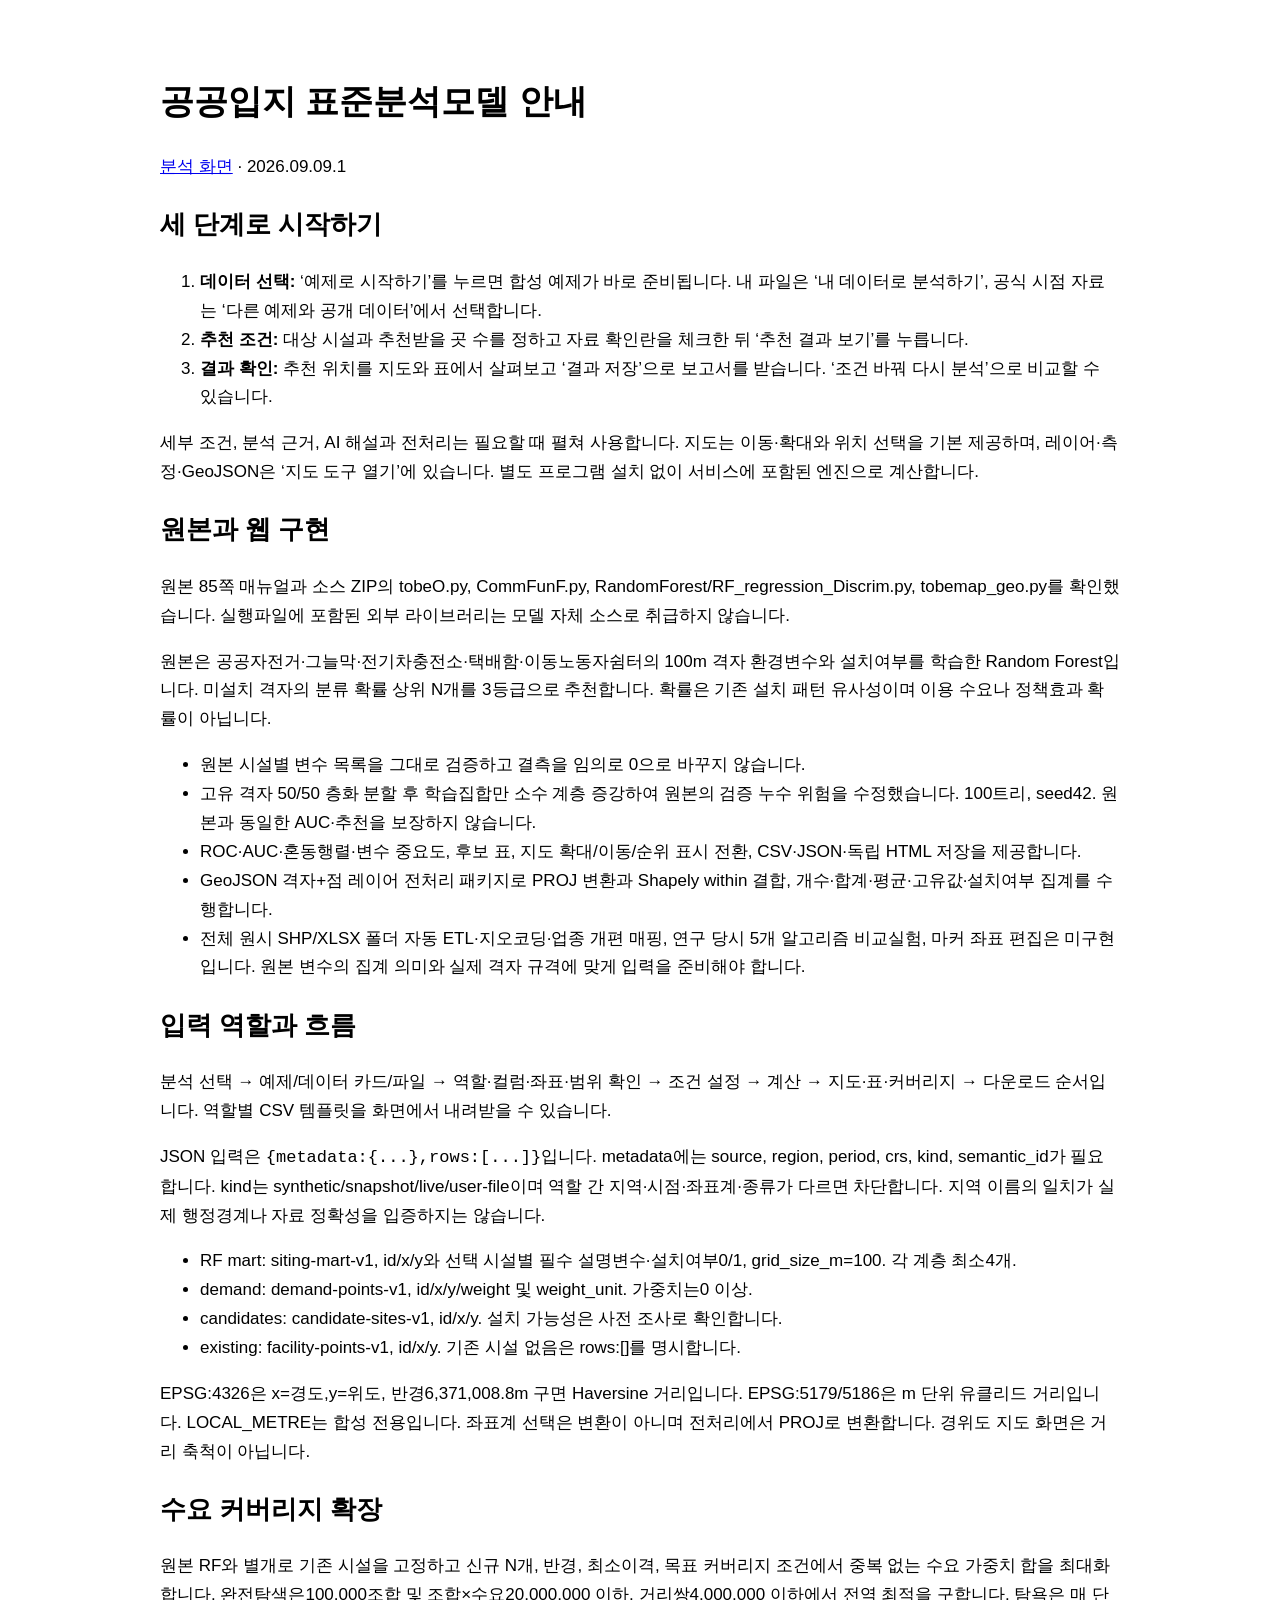
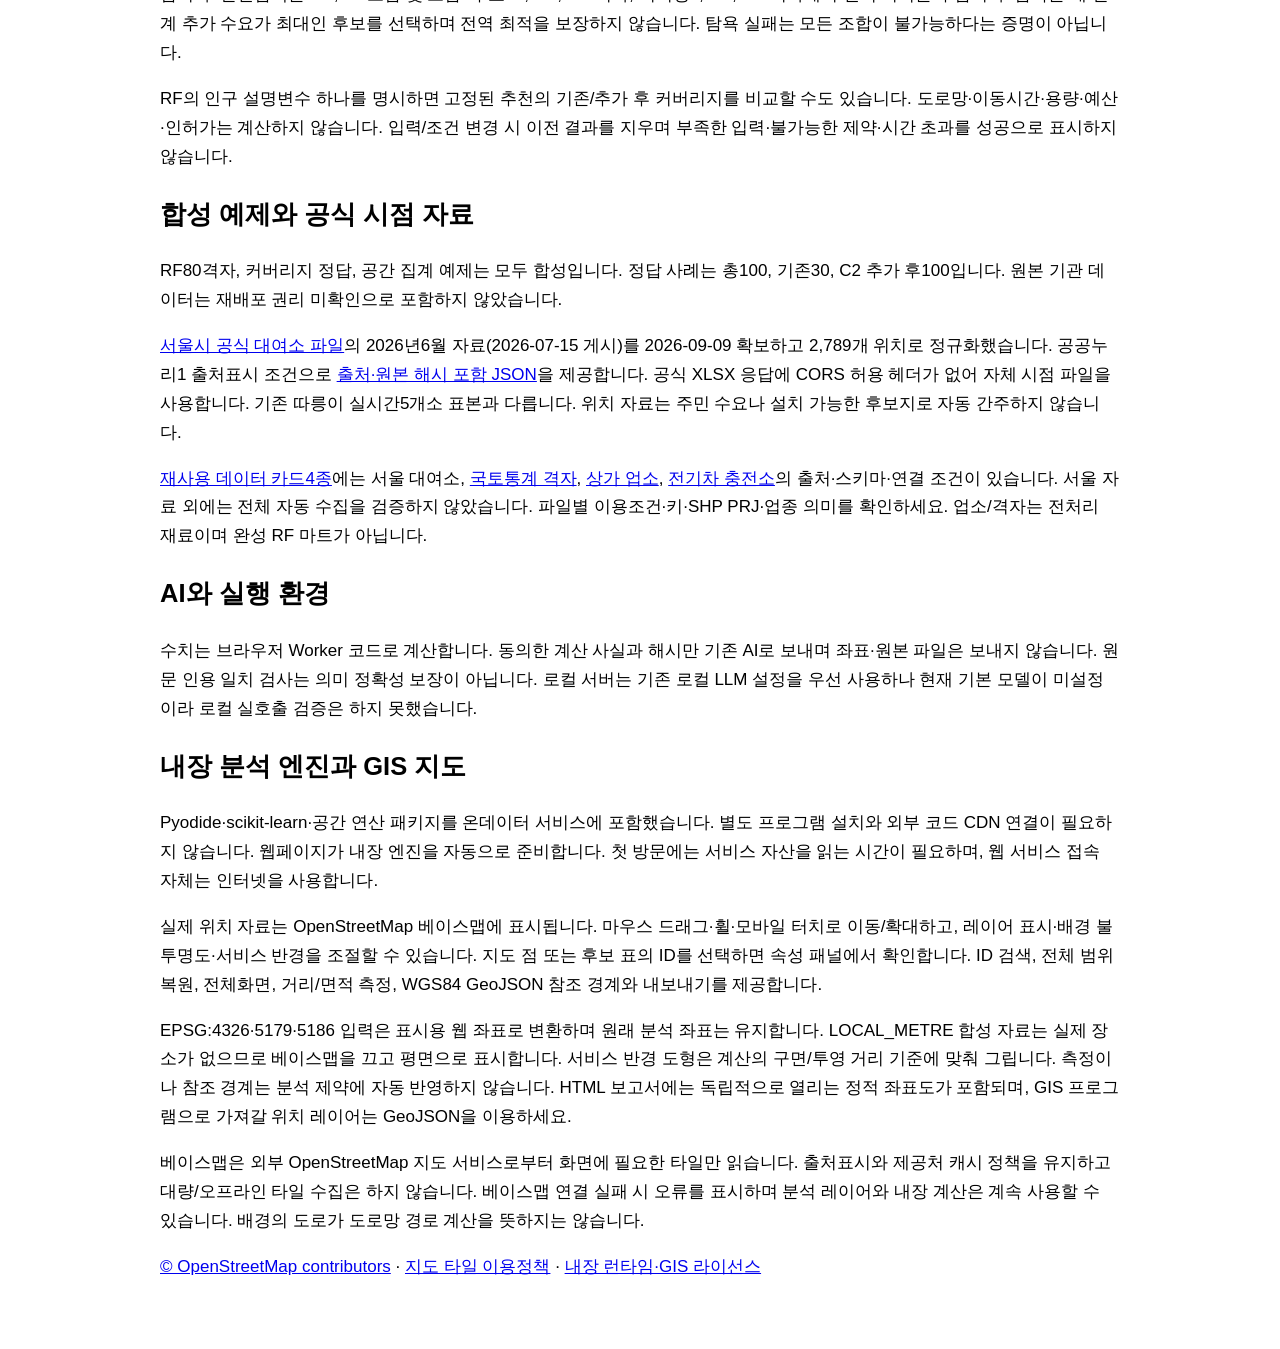
==== commit 5bb168d4: "Deploy browser standard analysis model cards" ====
--- a/public-siting-guide.html
+++ b/public-siting-guide.html
@@ -1,6 +1,6 @@
 <!doctype html><html lang="ko"><meta charset="utf-8"><meta name="viewport" content="width=device-width,initial-scale=1"><title>공공입지 입력·구현 안내</title><style>body{font:17px/1.7 sans-serif;max-width:960px;margin:30px auto;padding:20px}code{overflow-wrap:anywhere}</style>
 <h1>공공입지 표준분석모델 안내</h1><p><a href="./public-siting.html">분석 화면</a> · 2026.09.09.1</p>
-<p>별도 프로그램 설치 없이 분석 화면 상단의 기본 데이터로 체험하기, RF 샘플, 커버리지 샘플 버튼을 이용하세요. 입력과 조건이 채워지면 확인란을 체크하고 검증 후 분석 실행을 누르면 됩니다. 전처리 샘플도 화면에서 바로 불러옵니다. 첫 계산에 필요한 구성요소는 브라우저가 자동으로 읽으며 인터넷 연결이 필요합니다.</p><h2>원본과 웹 구현</h2><p>원본 85쪽 매뉴얼과 소스 ZIP의 tobeO.py, CommFunF.py, RandomForest/RF_regression_Discrim.py, tobemap_geo.py를 확인했습니다. 실행파일에 포함된 외부 라이브러리는 모델 자체 소스로 취급하지 않습니다.</p><p>원본은 공공자전거·그늘막·전기차충전소·택배함·이동노동자쉼터의 100m 격자 환경변수와 설치여부를 학습한 Random Forest입니다. 미설치 격자의 분류 확률 상위 N개를 3등급으로 추천합니다. 확률은 기존 설치 패턴 유사성이며 이용 수요나 정책효과 확률이 아닙니다.</p><ul><li>원본 시설별 변수 목록을 그대로 검증하고 결측을 임의로 0으로 바꾸지 않습니다.</li><li>고유 격자 50/50 층화 분할 후 학습집합만 소수 계층 증강하여 원본의 검증 누수 위험을 수정했습니다. 100트리, seed42. 원본과 동일한 AUC·추천을 보장하지 않습니다.</li><li>ROC·AUC·혼동행렬·변수 중요도, 후보 표, 지도 확대/이동/순위 표시 전환, CSV·JSON·독립 HTML 저장을 제공합니다.</li><li>GeoJSON 격자+점 레이어 전처리 패키지로 PROJ 변환과 Shapely within 결합, 개수·합계·평균·고유값·설치여부 집계를 수행합니다.</li><li>전체 원시 SHP/XLSX 폴더 자동 ETL·지오코딩·업종 개편 매핑, 연구 당시 5개 알고리즘 비교실험, 마커 좌표 편집은 미구현입니다. 원본 변수의 집계 의미와 실제 격자 규격에 맞게 입력을 준비해야 합니다.</li></ul>
+<h2>세 단계로 시작하기</h2><ol><li><strong>데이터 선택:</strong> ‘예제로 시작하기’를 누르면 합성 예제가 바로 준비됩니다. 내 파일은 ‘내 데이터로 분석하기’, 공식 시점 자료는 ‘다른 예제와 공개 데이터’에서 선택합니다.</li><li><strong>추천 조건:</strong> 대상 시설과 추천받을 곳 수를 정하고 자료 확인란을 체크한 뒤 ‘추천 결과 보기’를 누릅니다.</li><li><strong>결과 확인:</strong> 추천 위치를 지도와 표에서 살펴보고 ‘결과 저장’으로 보고서를 받습니다. ‘조건 바꿔 다시 분석’으로 비교할 수 있습니다.</li></ol><p>세부 조건, 분석 근거, AI 해설과 전처리는 필요할 때 펼쳐 사용합니다. 지도는 이동·확대와 위치 선택을 기본 제공하며, 레이어·측정·GeoJSON은 ‘지도 도구 열기’에 있습니다. 별도 프로그램 설치 없이 서비스에 포함된 엔진으로 계산합니다.</p><h2>원본과 웹 구현</h2><p>원본 85쪽 매뉴얼과 소스 ZIP의 tobeO.py, CommFunF.py, RandomForest/RF_regression_Discrim.py, tobemap_geo.py를 확인했습니다. 실행파일에 포함된 외부 라이브러리는 모델 자체 소스로 취급하지 않습니다.</p><p>원본은 공공자전거·그늘막·전기차충전소·택배함·이동노동자쉼터의 100m 격자 환경변수와 설치여부를 학습한 Random Forest입니다. 미설치 격자의 분류 확률 상위 N개를 3등급으로 추천합니다. 확률은 기존 설치 패턴 유사성이며 이용 수요나 정책효과 확률이 아닙니다.</p><ul><li>원본 시설별 변수 목록을 그대로 검증하고 결측을 임의로 0으로 바꾸지 않습니다.</li><li>고유 격자 50/50 층화 분할 후 학습집합만 소수 계층 증강하여 원본의 검증 누수 위험을 수정했습니다. 100트리, seed42. 원본과 동일한 AUC·추천을 보장하지 않습니다.</li><li>ROC·AUC·혼동행렬·변수 중요도, 후보 표, 지도 확대/이동/순위 표시 전환, CSV·JSON·독립 HTML 저장을 제공합니다.</li><li>GeoJSON 격자+점 레이어 전처리 패키지로 PROJ 변환과 Shapely within 결합, 개수·합계·평균·고유값·설치여부 집계를 수행합니다.</li><li>전체 원시 SHP/XLSX 폴더 자동 ETL·지오코딩·업종 개편 매핑, 연구 당시 5개 알고리즘 비교실험, 마커 좌표 편집은 미구현입니다. 원본 변수의 집계 의미와 실제 격자 규격에 맞게 입력을 준비해야 합니다.</li></ul>
 <h2>입력 역할과 흐름</h2><p>분석 선택 → 예제/데이터 카드/파일 → 역할·컬럼·좌표·범위 확인 → 조건 설정 → 계산 → 지도·표·커버리지 → 다운로드 순서입니다. 역할별 CSV 템플릿을 화면에서 내려받을 수 있습니다.</p><p>JSON 입력은 <code>{metadata:{...},rows:[...]}</code>입니다. metadata에는 source, region, period, crs, kind, semantic_id가 필요합니다. kind는 synthetic/snapshot/live/user-file이며 역할 간 지역·시점·좌표계·종류가 다르면 차단합니다. 지역 이름의 일치가 실제 행정경계나 자료 정확성을 입증하지는 않습니다.</p><ul><li>RF mart: siting-mart-v1, id/x/y와 선택 시설별 필수 설명변수·설치여부0/1, grid_size_m=100. 각 계층 최소4개.</li><li>demand: demand-points-v1, id/x/y/weight 및 weight_unit. 가중치는0 이상.</li><li>candidates: candidate-sites-v1, id/x/y. 설치 가능성은 사전 조사로 확인합니다.</li><li>existing: facility-points-v1, id/x/y. 기존 시설 없음은 rows:[]를 명시합니다.</li></ul>
 <p>EPSG:4326은 x=경도,y=위도, 반경6,371,008.8m 구면 Haversine 거리입니다. EPSG:5179/5186은 m 단위 유클리드 거리입니다. LOCAL_METRE는 합성 전용입니다. 좌표계 선택은 변환이 아니며 전처리에서 PROJ로 변환합니다. 경위도 지도 화면은 거리 축척이 아닙니다.</p>
 <h2>수요 커버리지 확장</h2><p>원본 RF와 별개로 기존 시설을 고정하고 신규 N개, 반경, 최소이격, 목표 커버리지 조건에서 중복 없는 수요 가중치 합을 최대화합니다. 완전탐색은100,000조합 및 조합×수요20,000,000 이하, 거리쌍4,000,000 이하에서 전역 최적을 구합니다. 탐욕은 매 단계 추가 수요가 최대인 후보를 선택하며 전역 최적을 보장하지 않습니다. 탐욕 실패는 모든 조합이 불가능하다는 증명이 아닙니다.</p><p>RF의 인구 설명변수 하나를 명시하면 고정된 추천의 기존/추가 후 커버리지를 비교할 수도 있습니다. 도로망·이동시간·용량·예산·인허가는 계산하지 않습니다. 입력/조건 변경 시 이전 결과를 지우며 부족한 입력·불가능한 제약·시간 초과를 성공으로 표시하지 않습니다.</p>
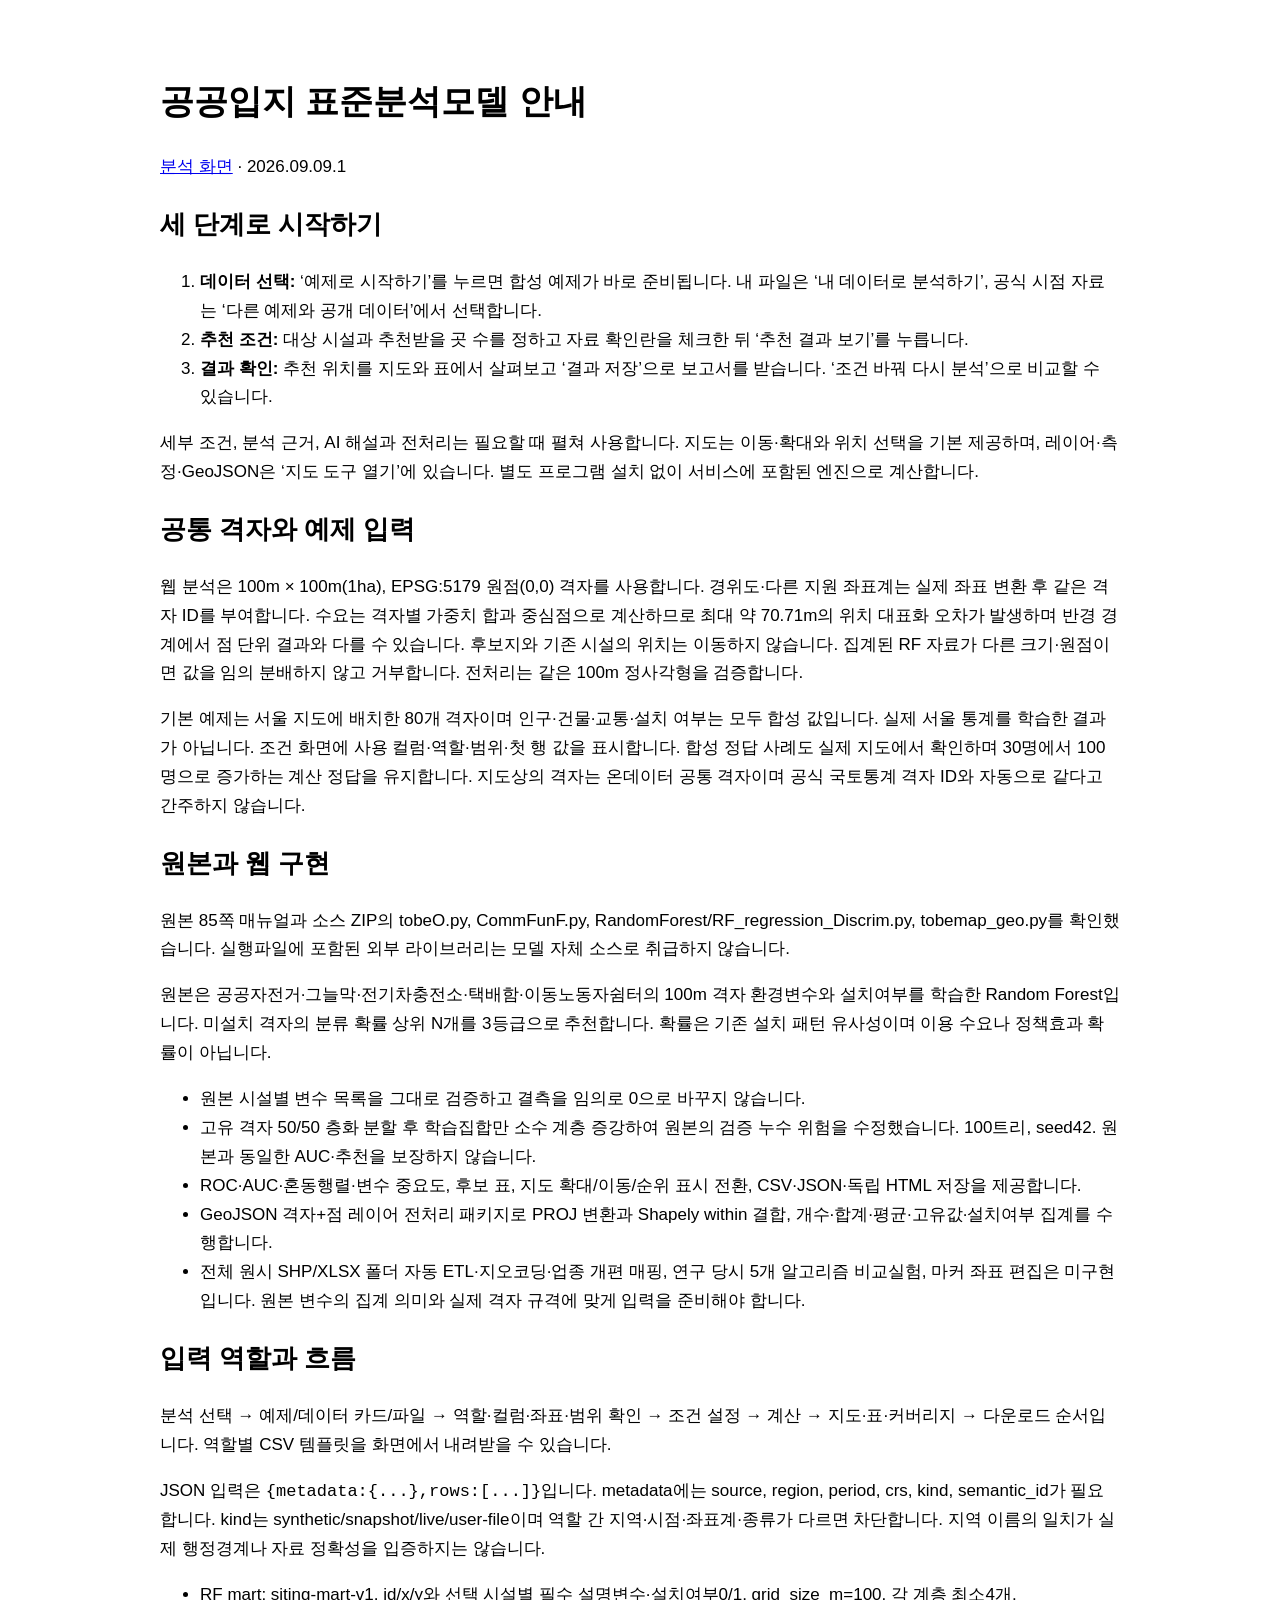
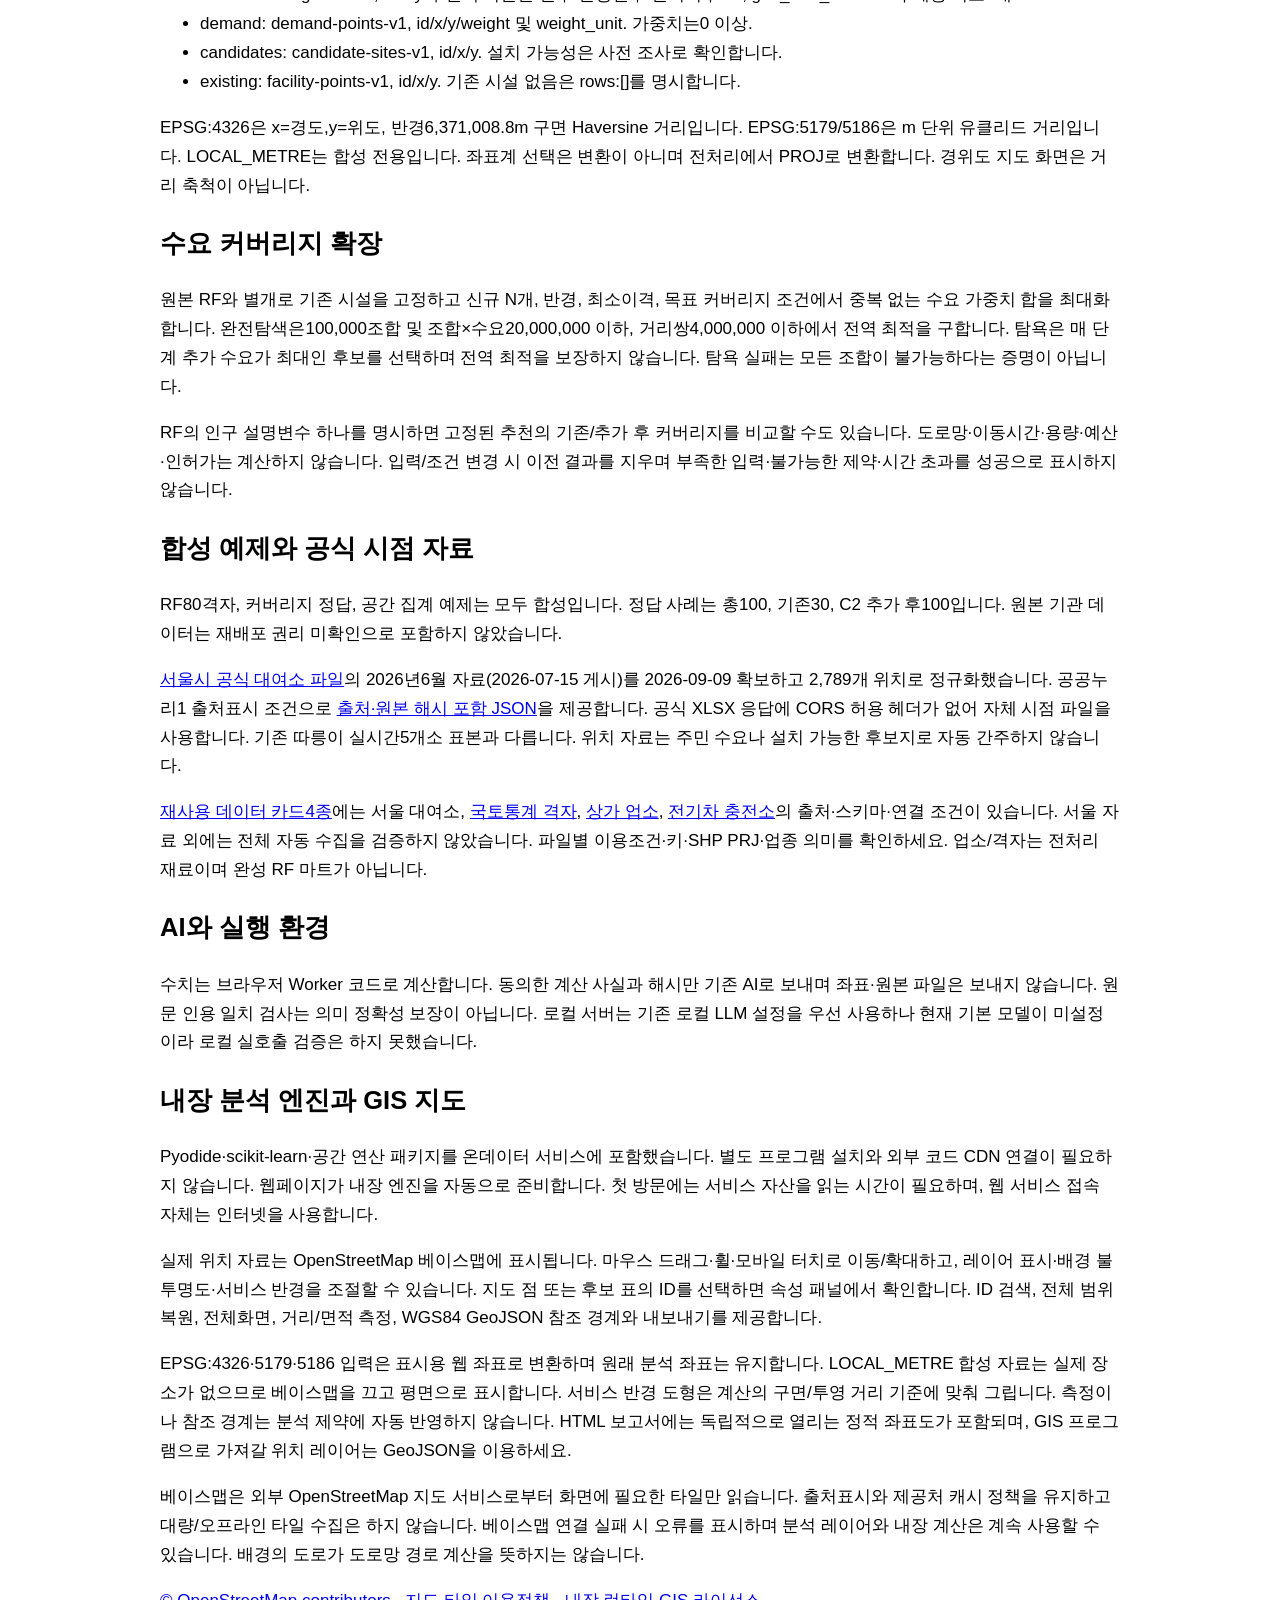
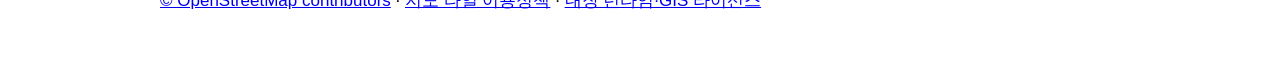
==== commit 8ab7e994: "Deploy browser standard analysis model cards" ====
--- a/public-siting-guide.html
+++ b/public-siting-guide.html
@@ -1,6 +1,6 @@
 <!doctype html><html lang="ko"><meta charset="utf-8"><meta name="viewport" content="width=device-width,initial-scale=1"><title>공공입지 입력·구현 안내</title><style>body{font:17px/1.7 sans-serif;max-width:960px;margin:30px auto;padding:20px}code{overflow-wrap:anywhere}</style>
 <h1>공공입지 표준분석모델 안내</h1><p><a href="./public-siting.html">분석 화면</a> · 2026.09.09.1</p>
-<h2>세 단계로 시작하기</h2><ol><li><strong>데이터 선택:</strong> ‘예제로 시작하기’를 누르면 합성 예제가 바로 준비됩니다. 내 파일은 ‘내 데이터로 분석하기’, 공식 시점 자료는 ‘다른 예제와 공개 데이터’에서 선택합니다.</li><li><strong>추천 조건:</strong> 대상 시설과 추천받을 곳 수를 정하고 자료 확인란을 체크한 뒤 ‘추천 결과 보기’를 누릅니다.</li><li><strong>결과 확인:</strong> 추천 위치를 지도와 표에서 살펴보고 ‘결과 저장’으로 보고서를 받습니다. ‘조건 바꿔 다시 분석’으로 비교할 수 있습니다.</li></ol><p>세부 조건, 분석 근거, AI 해설과 전처리는 필요할 때 펼쳐 사용합니다. 지도는 이동·확대와 위치 선택을 기본 제공하며, 레이어·측정·GeoJSON은 ‘지도 도구 열기’에 있습니다. 별도 프로그램 설치 없이 서비스에 포함된 엔진으로 계산합니다.</p><h2>원본과 웹 구현</h2><p>원본 85쪽 매뉴얼과 소스 ZIP의 tobeO.py, CommFunF.py, RandomForest/RF_regression_Discrim.py, tobemap_geo.py를 확인했습니다. 실행파일에 포함된 외부 라이브러리는 모델 자체 소스로 취급하지 않습니다.</p><p>원본은 공공자전거·그늘막·전기차충전소·택배함·이동노동자쉼터의 100m 격자 환경변수와 설치여부를 학습한 Random Forest입니다. 미설치 격자의 분류 확률 상위 N개를 3등급으로 추천합니다. 확률은 기존 설치 패턴 유사성이며 이용 수요나 정책효과 확률이 아닙니다.</p><ul><li>원본 시설별 변수 목록을 그대로 검증하고 결측을 임의로 0으로 바꾸지 않습니다.</li><li>고유 격자 50/50 층화 분할 후 학습집합만 소수 계층 증강하여 원본의 검증 누수 위험을 수정했습니다. 100트리, seed42. 원본과 동일한 AUC·추천을 보장하지 않습니다.</li><li>ROC·AUC·혼동행렬·변수 중요도, 후보 표, 지도 확대/이동/순위 표시 전환, CSV·JSON·독립 HTML 저장을 제공합니다.</li><li>GeoJSON 격자+점 레이어 전처리 패키지로 PROJ 변환과 Shapely within 결합, 개수·합계·평균·고유값·설치여부 집계를 수행합니다.</li><li>전체 원시 SHP/XLSX 폴더 자동 ETL·지오코딩·업종 개편 매핑, 연구 당시 5개 알고리즘 비교실험, 마커 좌표 편집은 미구현입니다. 원본 변수의 집계 의미와 실제 격자 규격에 맞게 입력을 준비해야 합니다.</li></ul>
+<h2>세 단계로 시작하기</h2><ol><li><strong>데이터 선택:</strong> ‘예제로 시작하기’를 누르면 합성 예제가 바로 준비됩니다. 내 파일은 ‘내 데이터로 분석하기’, 공식 시점 자료는 ‘다른 예제와 공개 데이터’에서 선택합니다.</li><li><strong>추천 조건:</strong> 대상 시설과 추천받을 곳 수를 정하고 자료 확인란을 체크한 뒤 ‘추천 결과 보기’를 누릅니다.</li><li><strong>결과 확인:</strong> 추천 위치를 지도와 표에서 살펴보고 ‘결과 저장’으로 보고서를 받습니다. ‘조건 바꿔 다시 분석’으로 비교할 수 있습니다.</li></ol><p>세부 조건, 분석 근거, AI 해설과 전처리는 필요할 때 펼쳐 사용합니다. 지도는 이동·확대와 위치 선택을 기본 제공하며, 레이어·측정·GeoJSON은 ‘지도 도구 열기’에 있습니다. 별도 프로그램 설치 없이 서비스에 포함된 엔진으로 계산합니다.</p><h2>공통 격자와 예제 입력</h2><p>웹 분석은 100m × 100m(1ha), EPSG:5179 원점(0,0) 격자를 사용합니다. 경위도·다른 지원 좌표계는 실제 좌표 변환 후 같은 격자 ID를 부여합니다. 수요는 격자별 가중치 합과 중심점으로 계산하므로 최대 약 70.71m의 위치 대표화 오차가 발생하며 반경 경계에서 점 단위 결과와 다를 수 있습니다. 후보지와 기존 시설의 위치는 이동하지 않습니다. 집계된 RF 자료가 다른 크기·원점이면 값을 임의 분배하지 않고 거부합니다. 전처리는 같은 100m 정사각형을 검증합니다.</p><p>기본 예제는 서울 지도에 배치한 80개 격자이며 인구·건물·교통·설치 여부는 모두 합성 값입니다. 실제 서울 통계를 학습한 결과가 아닙니다. 조건 화면에 사용 컬럼·역할·범위·첫 행 값을 표시합니다. 합성 정답 사례도 실제 지도에서 확인하며 30명에서 100명으로 증가하는 계산 정답을 유지합니다. 지도상의 격자는 온데이터 공통 격자이며 공식 국토통계 격자 ID와 자동으로 같다고 간주하지 않습니다.</p><h2>원본과 웹 구현</h2><p>원본 85쪽 매뉴얼과 소스 ZIP의 tobeO.py, CommFunF.py, RandomForest/RF_regression_Discrim.py, tobemap_geo.py를 확인했습니다. 실행파일에 포함된 외부 라이브러리는 모델 자체 소스로 취급하지 않습니다.</p><p>원본은 공공자전거·그늘막·전기차충전소·택배함·이동노동자쉼터의 100m 격자 환경변수와 설치여부를 학습한 Random Forest입니다. 미설치 격자의 분류 확률 상위 N개를 3등급으로 추천합니다. 확률은 기존 설치 패턴 유사성이며 이용 수요나 정책효과 확률이 아닙니다.</p><ul><li>원본 시설별 변수 목록을 그대로 검증하고 결측을 임의로 0으로 바꾸지 않습니다.</li><li>고유 격자 50/50 층화 분할 후 학습집합만 소수 계층 증강하여 원본의 검증 누수 위험을 수정했습니다. 100트리, seed42. 원본과 동일한 AUC·추천을 보장하지 않습니다.</li><li>ROC·AUC·혼동행렬·변수 중요도, 후보 표, 지도 확대/이동/순위 표시 전환, CSV·JSON·독립 HTML 저장을 제공합니다.</li><li>GeoJSON 격자+점 레이어 전처리 패키지로 PROJ 변환과 Shapely within 결합, 개수·합계·평균·고유값·설치여부 집계를 수행합니다.</li><li>전체 원시 SHP/XLSX 폴더 자동 ETL·지오코딩·업종 개편 매핑, 연구 당시 5개 알고리즘 비교실험, 마커 좌표 편집은 미구현입니다. 원본 변수의 집계 의미와 실제 격자 규격에 맞게 입력을 준비해야 합니다.</li></ul>
 <h2>입력 역할과 흐름</h2><p>분석 선택 → 예제/데이터 카드/파일 → 역할·컬럼·좌표·범위 확인 → 조건 설정 → 계산 → 지도·표·커버리지 → 다운로드 순서입니다. 역할별 CSV 템플릿을 화면에서 내려받을 수 있습니다.</p><p>JSON 입력은 <code>{metadata:{...},rows:[...]}</code>입니다. metadata에는 source, region, period, crs, kind, semantic_id가 필요합니다. kind는 synthetic/snapshot/live/user-file이며 역할 간 지역·시점·좌표계·종류가 다르면 차단합니다. 지역 이름의 일치가 실제 행정경계나 자료 정확성을 입증하지는 않습니다.</p><ul><li>RF mart: siting-mart-v1, id/x/y와 선택 시설별 필수 설명변수·설치여부0/1, grid_size_m=100. 각 계층 최소4개.</li><li>demand: demand-points-v1, id/x/y/weight 및 weight_unit. 가중치는0 이상.</li><li>candidates: candidate-sites-v1, id/x/y. 설치 가능성은 사전 조사로 확인합니다.</li><li>existing: facility-points-v1, id/x/y. 기존 시설 없음은 rows:[]를 명시합니다.</li></ul>
 <p>EPSG:4326은 x=경도,y=위도, 반경6,371,008.8m 구면 Haversine 거리입니다. EPSG:5179/5186은 m 단위 유클리드 거리입니다. LOCAL_METRE는 합성 전용입니다. 좌표계 선택은 변환이 아니며 전처리에서 PROJ로 변환합니다. 경위도 지도 화면은 거리 축척이 아닙니다.</p>
 <h2>수요 커버리지 확장</h2><p>원본 RF와 별개로 기존 시설을 고정하고 신규 N개, 반경, 최소이격, 목표 커버리지 조건에서 중복 없는 수요 가중치 합을 최대화합니다. 완전탐색은100,000조합 및 조합×수요20,000,000 이하, 거리쌍4,000,000 이하에서 전역 최적을 구합니다. 탐욕은 매 단계 추가 수요가 최대인 후보를 선택하며 전역 최적을 보장하지 않습니다. 탐욕 실패는 모든 조합이 불가능하다는 증명이 아닙니다.</p><p>RF의 인구 설명변수 하나를 명시하면 고정된 추천의 기존/추가 후 커버리지를 비교할 수도 있습니다. 도로망·이동시간·용량·예산·인허가는 계산하지 않습니다. 입력/조건 변경 시 이전 결과를 지우며 부족한 입력·불가능한 제약·시간 초과를 성공으로 표시하지 않습니다.</p>
